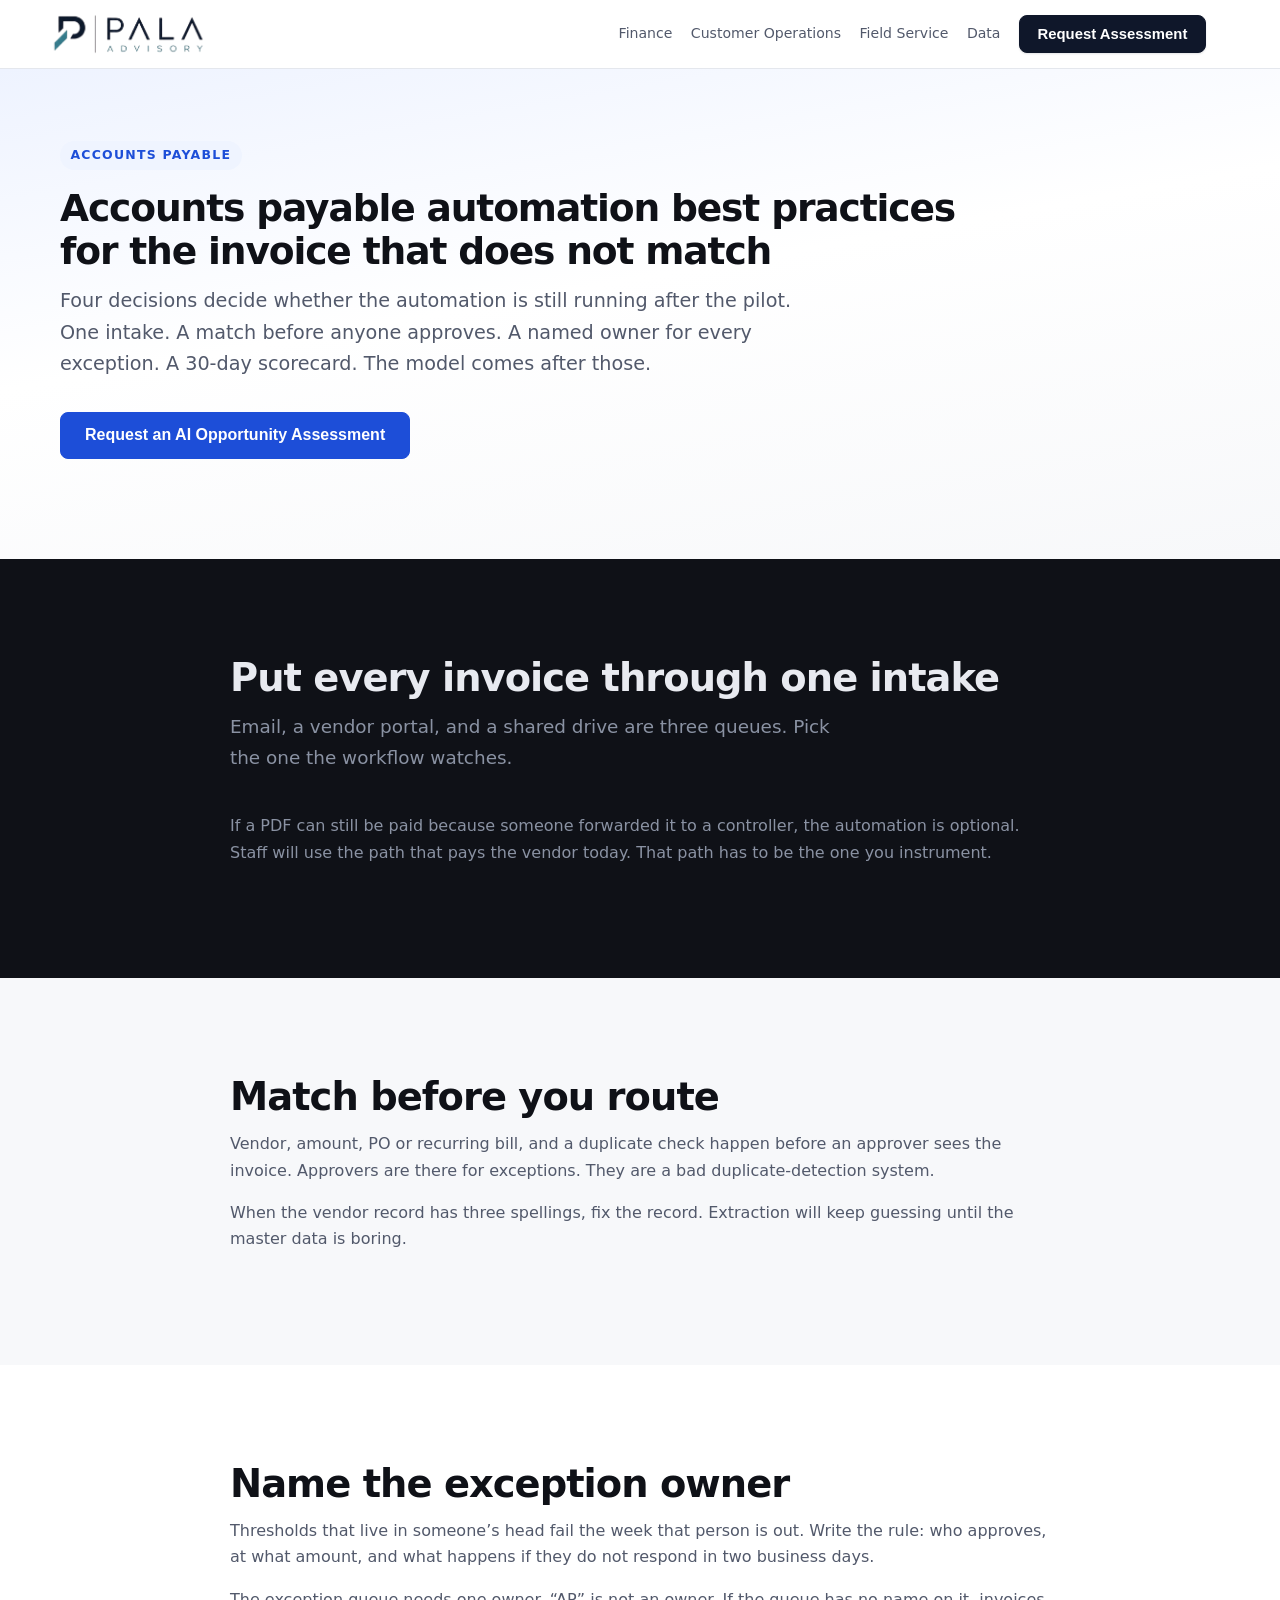
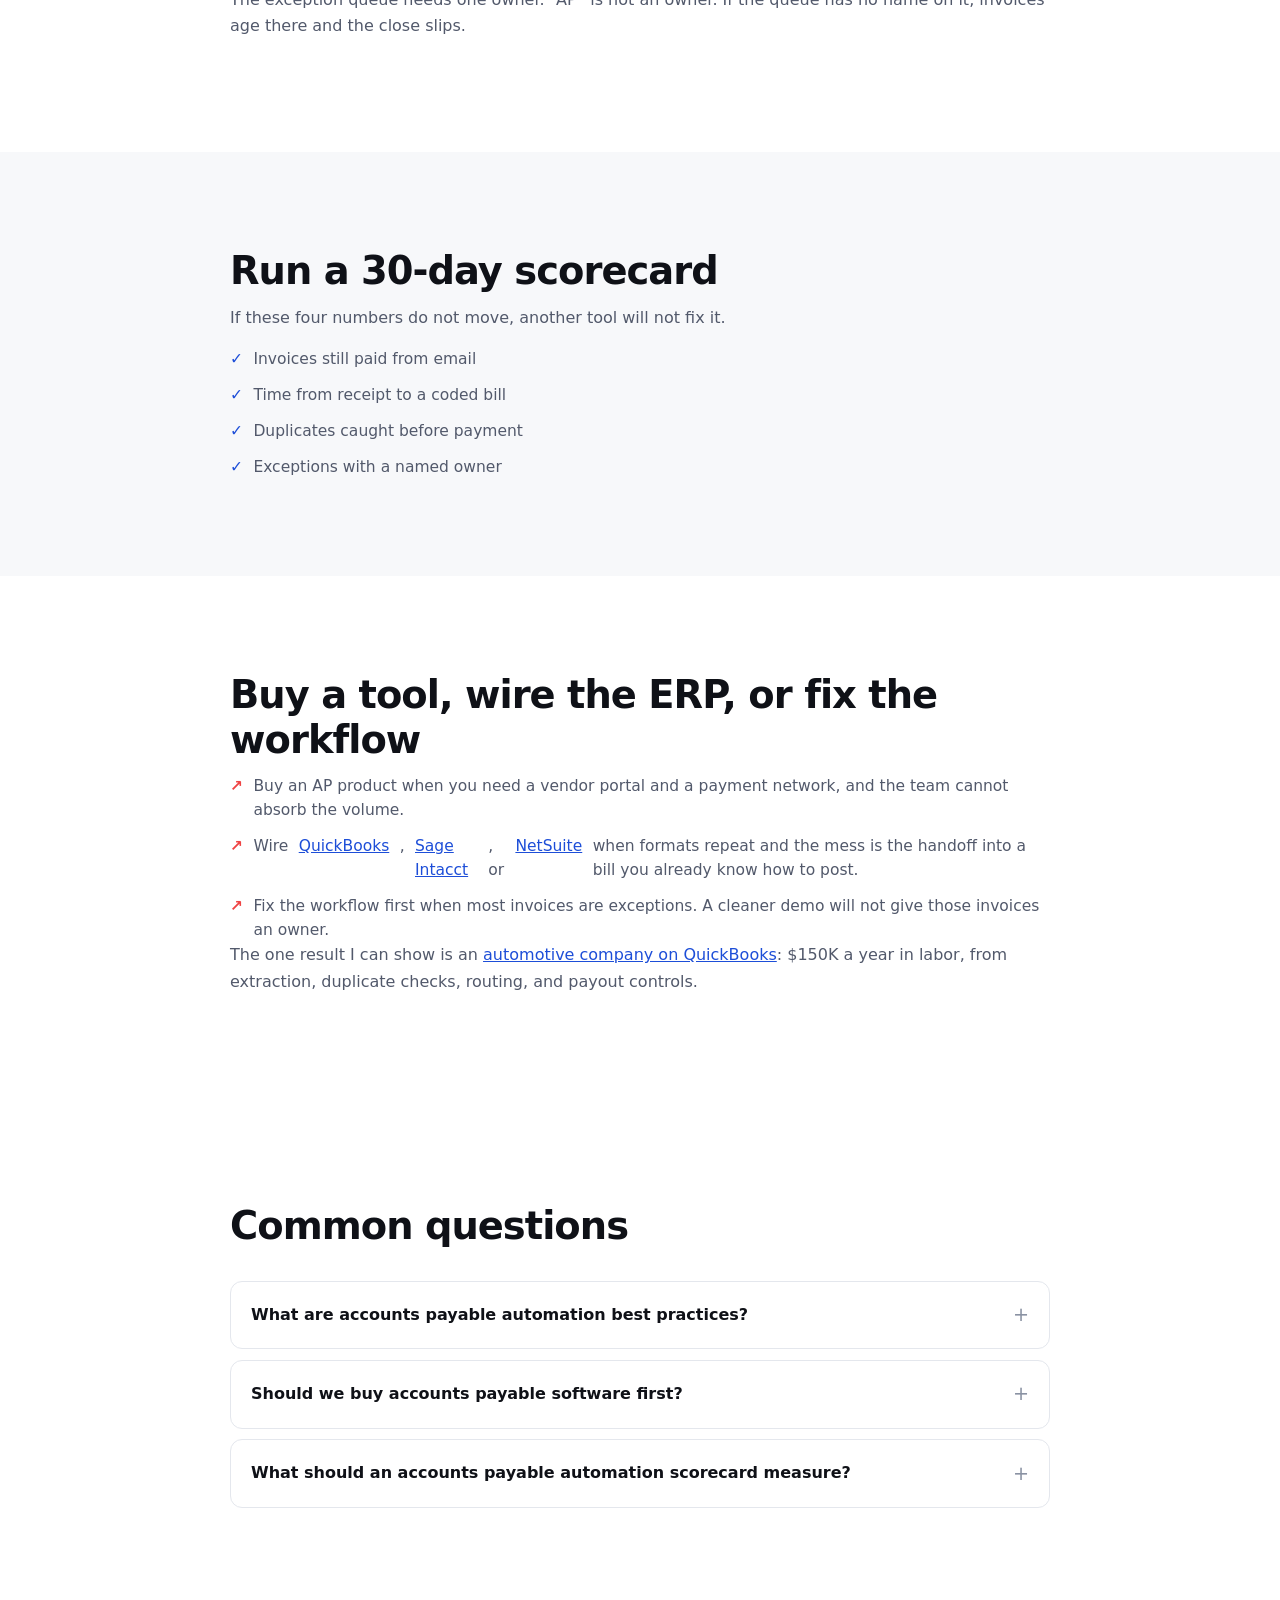
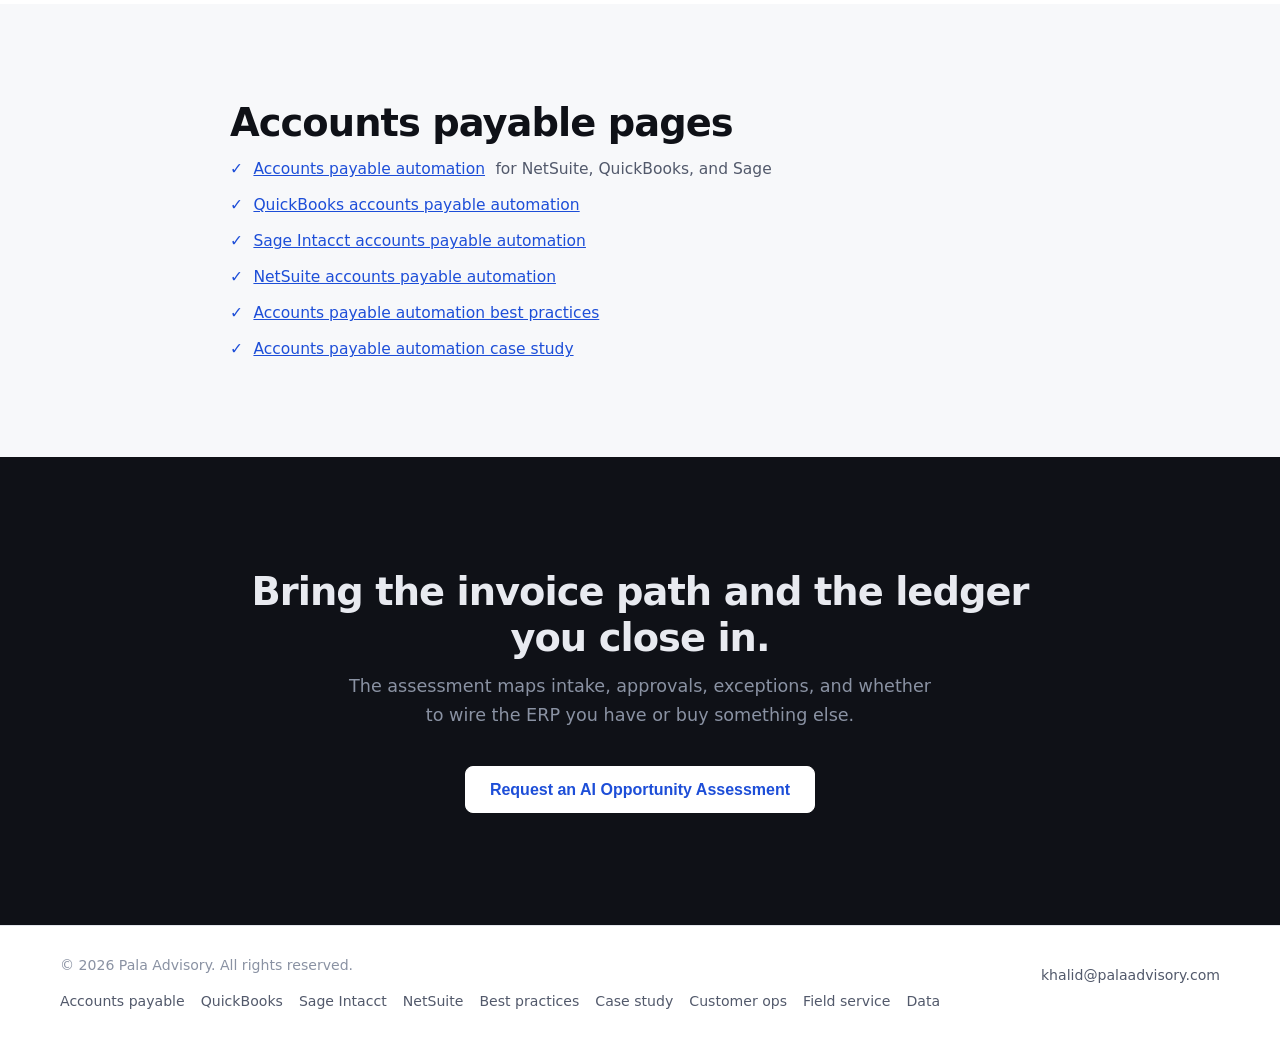
==== accounts-payable-automation-best-practices/index.html @ 2a8b1783 "Retarget the site around accounts payable automation. The homepage was titled for an offer nobody se" ====
<!doctype html>
<html lang="en">
  <head>
    <!-- Google tag (gtag.js) -->
    <script async src="https://www.googletagmanager.com/gtag/js?id=G-KMNH2DF8C8"></script>
    <script>
      window.dataLayer = window.dataLayer || [];
      function gtag(){dataLayer.push(arguments);}
      gtag('js', new Date());

      gtag('config', 'G-KMNH2DF8C8');
    </script>
    <meta charset="UTF-8" />
    <meta name="viewport" content="width=device-width, initial-scale=1.0" />
    <title>Accounts Payable Automation Best Practices | Pala Advisory</title>
    <meta name="description" content="Accounts payable automation best practices: one intake, a match before approval, a named exception owner, and a 30-day scorecard." />
    <meta name="robots" content="index, follow" />
    <link rel="canonical" href="https://palaadvisory.com/accounts-payable-automation-best-practices/" />
    <meta property="og:type" content="article" />
    <meta property="og:title" content="Accounts Payable Automation Best Practices | Pala Advisory" />
    <meta property="og:description" content="Accounts payable automation best practices: one intake, a match before approval, a named exception owner, and a 30-day scorecard." />
    <meta property="og:url" content="https://palaadvisory.com/accounts-payable-automation-best-practices/" />
    <meta property="og:image" content="https://palaadvisory.com/images/logo.png" />
    <link rel="icon" href="../favicon.jpg" type="image/jpeg" />
    <link rel="stylesheet" href="../styles.css" />
    <script type="application/ld+json">
{
  "@context": "https://schema.org",
  "@graph": [
    {
      "@type": "Article",
      "headline": "Accounts payable automation best practices for the invoice that does not match",
      "description": "Accounts payable automation best practices: one intake, a match before approval, a named exception owner, and a 30-day scorecard.",
      "author": {
        "@type": "Person",
        "name": "Khalid Alali",
        "url": "https://palaadvisory.com/"
      },
      "publisher": {
        "@type": "Organization",
        "name": "Pala Advisory",
        "url": "https://palaadvisory.com/",
        "logo": {
          "@type": "ImageObject",
          "url": "https://palaadvisory.com/images/logo.png"
        }
      },
      "mainEntityOfPage": "https://palaadvisory.com/accounts-payable-automation-best-practices/"
    },
    {
      "@type": "FAQPage",
      "mainEntity": [
        {
          "@type": "Question",
          "name": "What are accounts payable automation best practices?",
          "acceptedAnswer": {
            "@type": "Answer",
            "text": "One intake, a match before approval, a named owner for every exception, and a 30-day scorecard. Track invoices still paid from email, time from receipt to a coded bill, duplicates caught before payment, and exceptions with no owner."
          }
        },
        {
          "@type": "Question",
          "name": "Should we buy accounts payable software first?",
          "acceptedAnswer": {
            "@type": "Answer",
            "text": "Buy it when you need a vendor portal and a payment network at a volume the team cannot absorb. If bills already live in QuickBooks, Sage Intacct, or NetSuite and the delay is intake and approval, wire that system before you add another product."
          }
        },
        {
          "@type": "Question",
          "name": "What should an accounts payable automation scorecard measure?",
          "acceptedAnswer": {
            "@type": "Answer",
            "text": "For the first 30 days, measure invoices still paid from email, time from receipt to a coded bill, duplicates caught before payment, and exceptions that have a named owner."
          }
        }
      ]
    }
  ]
}
    </script>
  </head>
  <body>
    <header class="site-header landing-nav">
      <div class="container nav">
        <a class="brand" href="../">
          <img src="../images/logo.png" alt="Pala Advisory" class="brand-logo" width="683" height="233" />
        </a>
        <nav class="nav-links">
          <a href="../finance-ai/">Finance</a>
          <a href="../customer-operations-ai/">Customer Operations</a>
          <a href="../field-service-ai/">Field Service</a>
          <a href="../operations-data/">Data</a>
          <button type="button" class="btn btn-primary" data-intake-open>Request Assessment</button>
        </nav>
      </div>
    </header>

    <main>
      <section class="section page-hero">
        <div class="container">
          <div class="page-hero-inner">
            <p class="eyebrow">Accounts payable</p>
            <h1>Accounts payable automation best practices for the invoice that does not match</h1>
            <p class="lead">Four decisions decide whether the automation is still running after the pilot. One intake. A match before anyone approves. A named owner for every exception. A 30-day scorecard. The model comes after those.</p>
            <div class="cta-group">
              <button type="button" class="btn btn-primary btn-lg" data-intake-open>Request an AI Opportunity Assessment</button>
            </div>
          </div>
        </div>
      </section>

      <section class="section section-dark">
        <div class="container narrow">
          <h2>Put every invoice through one intake</h2>
          <p class="section-lead">Email, a vendor portal, and a shared drive are three queues. Pick the one the workflow watches.</p>
          <p>If a PDF can still be paid because someone forwarded it to a controller, the automation is optional. Staff will use the path that pays the vendor today. That path has to be the one you instrument.</p>
        </div>
      </section>
      <section class="section section-alt">
        <div class="container narrow">
          <h2>Match before you route</h2>
          <p>Vendor, amount, PO or recurring bill, and a duplicate check happen before an approver sees the invoice. Approvers are there for exceptions. They are a bad duplicate-detection system.</p>
          <p>When the vendor record has three spellings, fix the record. Extraction will keep guessing until the master data is boring.</p>
        </div>
      </section>
      <section class="section">
        <div class="container narrow">
          <h2>Name the exception owner</h2>
          <p>Thresholds that live in someone’s head fail the week that person is out. Write the rule: who approves, at what amount, and what happens if they do not respond in two business days.</p>
          <p>The exception queue needs one owner. “AP” is not an owner. If the queue has no name on it, invoices age there and the close slips.</p>
        </div>
      </section>
      <section class="section section-alt">
        <div class="container narrow">
          <h2>Run a 30-day scorecard</h2>
          <p>If these four numbers do not move, another tool will not fix it.</p>
          <ul class="use-case-list">
            <li>Invoices still paid from email</li>
            <li>Time from receipt to a coded bill</li>
            <li>Duplicates caught before payment</li>
            <li>Exceptions with a named owner</li>
          </ul>
        </div>
      </section>
      <section class="section">
        <div class="container narrow">
          <h2>Buy a tool, wire the ERP, or fix the workflow</h2>
          <ul class="problem-list">
            <li>Buy an AP product when you need a vendor portal and a payment network, and the team cannot absorb the volume.</li>
            <li>Wire <a href="../quickbooks-accounts-payable-automation/">QuickBooks</a>, <a href="../sage-intacct-accounts-payable-automation/">Sage Intacct</a>, or <a href="../netsuite-accounts-payable-automation/">NetSuite</a> when formats repeat and the mess is the handoff into a bill you already know how to post.</li>
            <li>Fix the workflow first when most invoices are exceptions. A cleaner demo will not give those invoices an owner.</li>
          </ul>
          <p>The one result I can show is an <a href="../accounts-payable-automation-case-study/">automotive company on QuickBooks</a>: $150K a year in labor, from extraction, duplicate checks, routing, and payout controls.</p>
        </div>
      </section>

      <section class="section">
        <div class="container narrow">
          <h2>Common questions</h2>
          <div class="faq-list">
            <details>
              <summary>What are accounts payable automation best practices?</summary>
              <p>One intake, a match before approval, a named owner for every exception, and a 30-day scorecard. Track invoices still paid from email, time from receipt to a coded bill, duplicates caught before payment, and exceptions with no owner.</p>
            </details>
            <details>
              <summary>Should we buy accounts payable software first?</summary>
              <p>Buy it when you need a vendor portal and a payment network at a volume the team cannot absorb. If bills already live in QuickBooks, Sage Intacct, or NetSuite and the delay is intake and approval, wire that system before you add another product.</p>
            </details>
            <details>
              <summary>What should an accounts payable automation scorecard measure?</summary>
              <p>For the first 30 days, measure invoices still paid from email, time from receipt to a coded bill, duplicates caught before payment, and exceptions that have a named owner.</p>
            </details>
          </div>
        </div>
      </section>
      <section class="section section-alt">
        <div class="container narrow">
          <h2>Accounts payable pages</h2>
          <ul class="use-case-list">
            <li><a href="../finance-ai/">Accounts payable automation</a> for NetSuite, QuickBooks, and Sage</li>
            <li><a href="../quickbooks-accounts-payable-automation/">QuickBooks accounts payable automation</a></li>
            <li><a href="../sage-intacct-accounts-payable-automation/">Sage Intacct accounts payable automation</a></li>
            <li><a href="../netsuite-accounts-payable-automation/">NetSuite accounts payable automation</a></li>
            <li><a href="../accounts-payable-automation-best-practices/">Accounts payable automation best practices</a></li>
            <li><a href="../accounts-payable-automation-case-study/">Accounts payable automation case study</a></li>
          </ul>
        </div>
      </section>
      <section class="section final-cta">
        <div class="container narrow center">
          <h2>Bring the invoice path and the ledger you close in.</h2>
          <p>The assessment maps intake, approvals, exceptions, and whether to wire the ERP you have or buy something else.</p>
          <button type="button" class="btn btn-primary btn-lg" data-intake-open>Request an AI Opportunity Assessment</button>
        </div>
      </section>
    </main>

    <div class="intake-modal" data-intake-modal hidden aria-hidden="true">
      <div class="intake-modal__backdrop" data-intake-close></div>
      <div class="intake-modal__dialog" data-intake-dialog role="dialog" aria-modal="true" aria-labelledby="intake-modal-title">
        <button type="button" class="intake-modal__close" data-intake-close aria-label="Close modal">×</button>
        <div class="intake-modal__content">
          <p class="eyebrow intake-modal__eyebrow">Request an AI Opportunity Assessment</p>
          <h2 id="intake-modal-title">Tell me about your workflow.</h2>
          <p class="intake-modal__lead">Short intake. I’ll review the workflow, the bottlenecks, and whether it is a fit.</p>
          <div data-intake-success hidden class="intake-success">
            <h2>Thanks. I got it.</h2>
            <p>I’ll review the submission and follow up soon.</p>
          </div>
          <form name="intake" method="POST" data-netlify="true" netlify-honeypot="bot-field" class="intake-form">
            <input type="hidden" name="form-name" value="intake" />
            <input type="hidden" name="redirect" value="/thank-you/" />
            <p hidden>
              <label>Don’t fill this out: <input name="bot-field" /></label>
            </p>

            <div class="intake-form__grid">
              <div class="intake-field">
                <label for="intake-name">Name</label>
                <input id="intake-name" type="text" name="name" required />
              </div>

              <div class="intake-field">
                <label for="intake-company">Company</label>
                <input id="intake-company" type="text" name="company" required />
              </div>

              <div class="intake-field">
                <label for="intake-email">Email</label>
                <input id="intake-email" type="email" name="email" required />
              </div>

              <div class="intake-field">
                <label for="intake-phone">Phone</label>
                <input id="intake-phone" type="tel" name="phone" />
              </div>

              <div class="intake-field">
                <label for="intake-role">Role</label>
                <input id="intake-role" type="text" name="role" required />
              </div>

              <div class="intake-field">
                <label for="intake-company-size">Company size</label>
                <select id="intake-company-size" name="company_size" required>
                  <option value="">Select one</option>
                  <option>1–10</option>
                  <option>11–50</option>
                  <option>51–200</option>
                  <option>201–500</option>
                  <option>500+</option>
                </select>
              </div>
            </div>

            <div class="intake-field">
              <label for="intake-challenge">Biggest operational challenge</label>
              <textarea id="intake-challenge" name="challenge" rows="5" required></textarea>
            </div>

            <button type="submit" class="btn btn-primary btn-lg intake-form__submit">Submit</button>
            <p class="intake-form__note">I’ll review the workflow and follow up directly.</p>
          </form>
        </div>
      </div>
    </div>


    <footer class="site-footer">
      <div class="container footer-inner">
        <div class="footer-brand">
          <p>&copy; <span id="year">2026</span> Pala Advisory. All rights reserved.</p>
          <nav class="footer-links" aria-label="Pages">
            <a href="../finance-ai/">Accounts payable</a>
            <a href="../quickbooks-accounts-payable-automation/">QuickBooks</a>
            <a href="../sage-intacct-accounts-payable-automation/">Sage Intacct</a>
            <a href="../netsuite-accounts-payable-automation/">NetSuite</a>
            <a href="../accounts-payable-automation-best-practices/">Best practices</a>
            <a href="../accounts-payable-automation-case-study/">Case study</a>
            <a href="../customer-operations-ai/">Customer ops</a>
            <a href="../field-service-ai/">Field service</a>
            <a href="../operations-data/">Data</a>
          </nav>
        </div>
        <p class="footer-email"><a href="mailto:khalid@palaadvisory.com">khalid@palaadvisory.com</a></p>
      </div>
    </footer>

    <script src="../posthog.js"></script>
    <script src="../intake-modal.js" defer></script>
    <script>
      document.getElementById("year").textContent = new Date().getFullYear();
    </script>
  </body>
</html>
---- styles.css ----
:root {
  --bg: #ffffff;
  --bg-subtle: #f7f8fa;
  --bg-dark: #0f1117;
  --bg-dark-card: #181c26;
  --text: #0f1117;
  --text-soft: #52596b;
  --text-muted: #8a92a3;
  --text-on-dark: #e8eaf0;
  --text-soft-on-dark: #8a92a3;
  --border: #e4e7ed;
  --border-dark: #252a38;
  --primary: #1d4ed8;
  --primary-strong: #1741c4;
  --primary-soft: #eff4ff;
  --accent: #3b82f6;
  --radius-sm: 8px;
  --radius: 12px;
  --radius-lg: 16px;
  --shadow-sm: 0 1px 3px rgba(15, 23, 42, 0.07), 0 1px 2px rgba(15, 23, 42, 0.05);
  --shadow: 0 4px 16px rgba(15, 23, 42, 0.08), 0 2px 6px rgba(15, 23, 42, 0.05);
  --shadow-lg: 0 12px 40px rgba(15, 23, 42, 0.12), 0 4px 12px rgba(15, 23, 42, 0.07);
}

*, *::before, *::after {
  box-sizing: border-box;
}

html {
  scroll-behavior: smooth;
  overflow-x: clip;
}

body {
  margin: 0;
  font-family: "Inter", system-ui, -apple-system, "Segoe UI", Roboto, sans-serif;
  color: var(--text);
  background: var(--bg);
  line-height: 1.65;
  -webkit-font-smoothing: antialiased;
}

h1, h2, h3, h4 {
  margin: 0 0 0.75rem;
  line-height: 1.18;
  letter-spacing: -0.025em;
  color: var(--text);
}

h1 { font-size: clamp(2.2rem, 4.5vw, 3.75rem); font-weight: 780; }
h2 { font-size: clamp(1.65rem, 3vw, 2.5rem); font-weight: 740; }
h3 { font-size: 1.1rem; font-weight: 680; }

p {
  margin: 0 0 1rem;
  color: var(--text-soft);
}

ul, ol {
  margin: 0;
  padding-left: 1.25rem;
}

li { margin-bottom: 0.5rem; }

a { color: var(--primary); }

.container {
  width: min(1160px, 92%);
  margin: 0 auto;
}

.narrow {
  max-width: 820px;
  margin-left: auto;
  margin-right: auto;
}

.section {
  padding: 6rem 0;
}

.section-alt {
  background: var(--bg-subtle);
}

.section-dark {
  background: var(--bg-dark);
}

.section-dark h2,
.section-dark h3 {
  color: var(--text-on-dark);
}

.section-dark p,
.section-dark li {
  color: var(--text-soft-on-dark);
}

.section-header {
  margin-bottom: 3rem;
}

.section-header h2 {
  text-wrap: balance;
}

.section-header p {
  font-size: 1.1rem;
  margin: 0;
  max-width: 42rem;
}

#outcomes .section-header {
  max-width: none;
}

#assessment-process .section-header {
  max-width: none;
}

#outcomes .section-header p {
  max-width: max-content;
}

@media (max-width: 768px) {
  #outcomes .section-header p {
    max-width: none;
  }
}

.section-lead {
  font-size: 1.15rem;
  color: var(--text-soft-on-dark);
  margin-bottom: 2.5rem;
  max-width: 600px;
}

/* ─── NAV ─── */
.site-header {
  position: sticky;
  top: 0;
  z-index: 100;
  background: rgba(255, 255, 255, 0.96);
  border-bottom: 1px solid var(--border);
  backdrop-filter: blur(10px);
}

.site-header .btn-primary {
  background: #0f172a;
  border-color: #0f172a;
  color: #ffffff;
  box-shadow: 0 1px 2px rgba(15, 23, 42, 0.12);
}

.site-header .btn-primary:hover {
  background: #020617;
  border-color: #020617;
  color: #ffffff;
}

.site-header .btn-primary:link,
.site-header .btn-primary:visited {
  color: #ffffff;
}

.site-header .nav {
  width: min(1160px, 92%);
  margin-left: max(calc((100% - min(1160px, 92%)) / 2 - 14px), 2.5%);
  margin-right: auto;
  padding-left: 0;
}

.nav {
  min-height: 68px;
  display: flex;
  align-items: center;
  justify-content: space-between;
  gap: 2.75rem;
}

.brand {
  display: flex;
  align-items: center;
  text-decoration: none;
  flex-shrink: 0;
  margin-right: 1.25rem;
}

.brand-logo {
  display: block;
  height: 56px;
  width: auto;
}

.nav-links {
  display: flex;
  align-items: center;
  justify-content: flex-end;
  gap: 1.15rem;
}

.nav-links a {
  color: var(--text-soft);
  text-decoration: none;
  font-size: 0.92rem;
  font-weight: 520;
  transition: color 0.15s;
}

.nav-links a:hover { color: var(--text); }

/* ─── BUTTONS ─── */
.btn {
  border-radius: var(--radius-sm);
  text-decoration: none;
  font-weight: 620;
  font-size: 0.93rem;
  display: inline-flex;
  align-items: center;
  justify-content: center;
  padding: 0.65rem 1.1rem;
  border: 1.5px solid transparent;
  transition: all 0.18s ease;
  white-space: nowrap;
  cursor: pointer;
}

.btn:hover { transform: translateY(-1px); }

.btn-primary {
  background: var(--primary);
  border-color: var(--primary);
  color: #fff;
}
.btn-primary:hover { background: var(--primary-strong); border-color: var(--primary-strong); }

.btn-ghost {
  background: transparent;
  border-color: transparent;
  color: var(--text-soft);
  padding-left: 0;
}
.btn-ghost:hover { color: var(--text); transform: none; }

.btn-lg {
  padding: 0.85rem 1.5rem;
  font-size: 1rem;
  font-weight: 660;
}

.btn-block {
  width: 100%;
  margin-top: 0.5rem;
}

body.modal-open {
  overflow: hidden;
}

/* ─── INTAKE MODAL ─── */
.intake-modal[hidden] {
  display: none;
}

.intake-modal {
  position: fixed;
  inset: 0;
  z-index: 1000;
  display: grid;
  place-items: center;
  padding: 1.25rem;
}

.intake-modal__backdrop {
  position: absolute;
  inset: 0;
  background: rgba(15, 23, 42, 0.58);
  backdrop-filter: blur(8px);
}

.intake-modal__dialog {
  position: relative;
  width: min(720px, 100%);
  max-height: min(90vh, 860px);
  overflow: auto;
  background: #fff;
  border: 1px solid rgba(228, 231, 237, 0.95);
  border-radius: 24px;
  box-shadow: var(--shadow-lg);
  z-index: 1;
}

.intake-modal__content {
  padding: 2rem;
}

.intake-modal__close {
  position: absolute;
  top: 1rem;
  right: 1rem;
  width: 2.5rem;
  height: 2.5rem;
  border-radius: 999px;
  border: 1px solid var(--border);
  background: #fff;
  color: var(--text-soft);
  cursor: pointer;
  font-size: 1.1rem;
  line-height: 1;
}

.intake-modal__close:hover {
  color: var(--text);
  border-color: var(--text-muted);
}

.intake-modal__eyebrow {
  margin-bottom: 0.8rem;
}

.intake-modal h2 {
  margin-bottom: 0.75rem;
}

.intake-modal__lead {
  max-width: 56ch;
  font-size: 1.05rem;
  margin-bottom: 1.5rem;
}

.intake-form {
  display: grid;
  gap: 1rem;
}

.intake-form__grid {
  display: grid;
  grid-template-columns: repeat(2, minmax(0, 1fr));
  gap: 1rem;
}

.intake-field {
  display: grid;
  gap: 0.45rem;
}

.intake-field label {
  font-size: 0.9rem;
  font-weight: 640;
  color: var(--text);
}

.intake-field input,
.intake-field select,
.intake-field textarea {
  width: 100%;
  border: 1px solid var(--border);
  border-radius: 12px;
  padding: 0.8rem 0.95rem;
  font: inherit;
  color: var(--text);
  background: #fff;
  transition: border-color 0.15s, box-shadow 0.15s;
}

.intake-field textarea {
  resize: vertical;
  min-height: 130px;
}

.intake-field input:focus,
.intake-field select:focus,
.intake-field textarea:focus {
  outline: none;
  border-color: var(--primary);
  box-shadow: 0 0 0 3px rgba(29, 78, 216, 0.12);
}

.intake-form__submit {
  margin-top: 0.25rem;
  width: 100%;
}

.intake-form__note {
  margin: 0.25rem 0 0;
  font-size: 0.88rem;
  color: var(--text-muted);
}

.intake-success {
  display: grid;
  gap: 1rem;
}

.intake-success h2 {
  margin-bottom: 0.25rem;
}

.intake-success p {
  margin: 0;
}

/* ─── HERO ─── */
.hero {
  padding-top: 5rem;
  padding-bottom: 6rem;
  background: linear-gradient(170deg, #eef3ff 0%, #ffffff 45%, #f7f8fa 100%);
}

.hero-logo {
  display: block;
  height: 52px;
  width: auto;
  margin-bottom: 2.5rem;
}

.hero-inner {
  max-width: 52rem;
  margin-bottom: 4rem;
}

.hero h1 {
  font-size: clamp(2rem, 2.4vw + 0.85rem, 3.1rem);
  line-height: 1.14;
  letter-spacing: -0.03em;
  text-wrap: balance;
}

.hero .lead {
  max-width: 42rem;
  font-size: clamp(1.05rem, 1.1vw + 0.85rem, 1.2rem);
  line-height: 1.65;
  text-wrap: pretty;
}

.hero .eyebrow-credential {
  max-width: 100%;
}

.eyebrow {
  display: inline-block;
  color: var(--primary);
  font-weight: 680;
  font-size: 0.78rem;
  letter-spacing: 0.1em;
  text-transform: uppercase;
  margin-bottom: 1.1rem;
  background: var(--primary-soft);
  padding: 0.25rem 0.65rem;
  border-radius: 100px;
}

.eyebrow-credential {
  text-transform: none;
  letter-spacing: 0.01em;
  font-size: 0.85rem;
  line-height: 1.5;
}

.lead {
  font-size: clamp(1.05rem, 1.6vw, 1.22rem);
  line-height: 1.7;
  color: var(--text-soft);
  max-width: 58ch;
  margin-bottom: 0.5rem;
}

.cta-group {
  display: flex;
  flex-wrap: wrap;
  align-items: center;
  gap: 1rem;
  margin: 2rem 0 1.25rem;
}

.trust-line {
  font-size: 0.88rem;
  color: var(--text-muted);
  margin: 0;
}

.logo-row {
  margin-bottom: 3rem;
  padding-bottom: 3rem;
  border-bottom: 1px solid var(--border);
}

.logo-row-label {
  font-size: 0.78rem;
  font-weight: 700;
  text-transform: uppercase;
  letter-spacing: 0.08em;
  color: var(--text-muted);
  margin: 0 0 1rem;
}

.logo-list {
  display: flex;
  flex-wrap: wrap;
  align-items: center;
  gap: 2rem;
}

.logo-item {
  font-size: 1.35rem;
  font-weight: 740;
  letter-spacing: -0.03em;
  color: var(--text);
  opacity: 0.55;
}

.section-lead-light {
  font-size: 1.1rem;
  color: var(--text-soft);
  margin-bottom: 1.5rem;
  line-height: 1.65;
}

/* ─── WHY NOW ─── */
.why-now {
  padding-top: 6rem;
}

.why-now-grid {
  display: grid;
  grid-template-columns: minmax(0, 1.05fr) minmax(0, 0.95fr);
  gap: 2.5rem;
  align-items: start;
}

.why-now-hero h2 {
  font-size: clamp(2.4rem, 4.8vw, 4.15rem);
  line-height: 1.02;
  letter-spacing: -0.05em;
  max-width: 11ch;
  margin-bottom: 1.5rem;
}

.why-now-line {
  display: block;
}

.why-now-line-accent {
  color: var(--primary);
}

.why-now-kicker {
  color: var(--primary);
  font-weight: 720;
  font-size: 0.95rem;
  letter-spacing: 0.12em;
  text-transform: uppercase;
  margin: 0 0 1.25rem;
}

.why-now-copy {
  max-width: 36rem;
  font-size: 1.08rem;
  line-height: 1.75;
  color: var(--text-soft);
  margin-bottom: 1.25rem;
}

.why-now-panel {
  background: linear-gradient(180deg, #fbfcff 0%, #f7f9ff 100%);
  border: 1px solid #dfe5f3;
  border-radius: 24px;
  padding: 2rem 2rem 1.5rem;
  box-shadow: 0 8px 24px rgba(15, 23, 42, 0.04);
}

.why-now-panel h3 {
  font-size: 1.7rem;
  line-height: 1.15;
  margin-bottom: 1.5rem;
  letter-spacing: -0.03em;
}

.why-now-panel-list {
  display: flex;
  flex-direction: column;
}

.why-now-panel-item {
  display: grid;
  grid-template-columns: 4.1rem 1fr;
  gap: 1rem;
  align-items: center;
  padding: 1.15rem 0;
  border-top: 1px solid #dfe5f3;
}

.why-now-panel-item:first-child {
  border-top: none;
  padding-top: 0.25rem;
}

.why-now-icon,
.why-now-outcome-icon,
.why-now-callout-icon {
  width: 4.1rem;
  height: 4.1rem;
  border-radius: 18px;
  display: grid;
  place-items: center;
  background: rgba(29, 78, 216, 0.08);
  color: var(--primary);
  flex-shrink: 0;
}

.why-now-icon svg,
.why-now-outcome-icon svg,
.why-now-callout-icon svg {
  width: 1.75rem;
  height: 1.75rem;
}

.why-now-panel-copy {
  display: flex;
  flex-direction: column;
  gap: 0.2rem;
}

.why-now-panel-copy strong {
  font-size: 1.06rem;
  font-weight: 720;
  color: var(--text);
}

.why-now-panel-copy span {
  font-size: 0.98rem;
  color: var(--text-soft);
  line-height: 1.45;
}

.why-now-divider {
  height: 1px;
  background: var(--border);
  margin: 4.5rem 0 3rem;
}

.why-now-underperform h3 {
  font-size: 1.7rem;
  margin-bottom: 1.5rem;
  letter-spacing: -0.03em;
}

.why-now-outcomes {
  display: grid;
  grid-template-columns: repeat(4, minmax(0, 1fr));
  border-top: 1px solid var(--border);
  border-bottom: 1px solid var(--border);
  background: #fff;
}

.why-now-outcome {
  padding: 2.25rem 1.4rem 2.1rem;
  text-align: center;
  display: flex;
  flex-direction: column;
  align-items: center;
  gap: 1rem;
}

.why-now-outcome + .why-now-outcome {
  border-left: 1px solid var(--border);
}

.why-now-outcome h4 {
  margin: 0;
  font-size: 1.1rem;
  letter-spacing: -0.02em;
}

.why-now-outcome p {
  margin: 0;
  font-size: 0.98rem;
  line-height: 1.6;
  color: var(--text-soft);
  max-width: 16ch;
}

.why-now-callout {
  margin-top: 1.75rem;
  border: 1px solid #dfe5f3;
  background: #f9fbff;
  border-radius: 18px;
  padding: 1rem 1.25rem;
  display: flex;
  align-items: center;
  justify-content: center;
  gap: 1rem;
  text-align: center;
}

.why-now-callout p {
  margin: 0;
  font-size: 1.04rem;
  font-weight: 680;
  color: var(--text);
}

.why-intro {
  font-size: 1rem;
  font-weight: 600;
  color: var(--text);
  margin-bottom: 0.75rem;
}

.why-list {
  list-style: none;
  padding: 0;
  margin: 0;
  display: flex;
  flex-direction: column;
  gap: 0.65rem;
}

.why-list li {
  display: flex;
  align-items: flex-start;
  gap: 0.6rem;
  font-size: 1rem;
  color: var(--text-soft);
  margin: 0;
}

.why-list li::before {
  content: "✓";
  color: var(--primary);
  font-weight: 700;
  flex-shrink: 0;
}

.why-closer {
  margin: 1.5rem 0 0;
  font-size: 1rem;
  color: var(--text-soft);
  line-height: 1.65;
}

.hero-stats {
  display: grid;
  grid-template-columns: repeat(3, minmax(0, 1fr));
  gap: 1.25rem;
}

.stat-card {
  background: #fff;
  border: 1px solid var(--border);
  border-radius: var(--radius);
  padding: 1.4rem 1.5rem;
  box-shadow: var(--shadow-sm);
  display: flex;
  flex-direction: column;
  gap: 0.35rem;
}

.stat-number {
  font-size: clamp(1.6rem, 2.5vw, 2.2rem);
  font-weight: 820;
  letter-spacing: -0.04em;
  color: var(--text);
  line-height: 1;
}

.stat-label {
  font-size: 0.84rem;
  color: var(--text-soft);
  line-height: 1.4;
}

/* ─── PAIN ─── */
.pain-grid {
  display: grid;
  grid-template-columns: repeat(2, minmax(0, 1fr));
  gap: 1.25rem;
  margin-top: 0;
}

.pain-item {
  display: flex;
  gap: 0.85rem;
  align-items: flex-start;
}

.pain-icon {
  flex-shrink: 0;
  font-size: 0.9rem;
  color: #ef4444;
  margin-top: 0.05rem;
  font-weight: 700;
}

.pain-item p {
  margin: 0;
  font-size: 0.97rem;
  color: var(--text-soft-on-dark);
  line-height: 1.55;
}

/* ─── SERVICES ─── */
.service-grid {
  display: grid;
  grid-template-columns: repeat(3, minmax(0, 1fr));
  gap: 1.25rem;
}

.service-grid-4 {
  grid-template-columns: repeat(4, minmax(0, 1fr));
}

.service-card {
  background: #fff;
  border: 1px solid var(--border);
  border-radius: var(--radius-lg);
  padding: 2rem;
  box-shadow: var(--shadow-sm);
  display: flex;
  flex-direction: column;
  gap: 0.85rem;
  transition: box-shadow 0.2s, transform 0.2s;
}

.service-card:hover {
  box-shadow: var(--shadow);
  transform: translateY(-2px);
}

.service-number {
  font-size: 0.78rem;
  font-weight: 740;
  color: var(--primary);
  letter-spacing: 0.08em;
  background: var(--primary-soft);
  display: inline-block;
  padding: 0.2rem 0.55rem;
  border-radius: 6px;
}

.service-card h3 {
  margin: 0;
  font-size: 1.15rem;
}

.service-card > p {
  margin: 0;
  font-size: 0.95rem;
}

.service-fit {
  background: var(--bg-subtle);
  border-radius: var(--radius-sm);
  padding: 0.85rem 1rem;
}

.fit-label {
  display: block;
  font-size: 0.72rem;
  font-weight: 700;
  text-transform: uppercase;
  letter-spacing: 0.08em;
  color: var(--text-muted);
  margin-bottom: 0.35rem;
}

.service-fit p {
  margin: 0;
  font-size: 0.87rem;
  color: var(--text-soft);
  line-height: 1.5;
}

.service-examples-label {
  font-size: 0.72rem;
  font-weight: 700;
  text-transform: uppercase;
  letter-spacing: 0.08em;
  color: var(--text-muted);
  margin: 0.25rem 0 0;
}

.outcome-list {
  margin: 0;
  padding-left: 1.1rem;
}

.outcome-list li {
  font-size: 0.9rem;
  color: var(--text-soft);
  margin-bottom: 0.35rem;
}

/* ─── ROI ─── */
.roi-split {
  display: grid;
  grid-template-columns: 1fr 1fr;
  gap: 4rem;
  align-items: center;
}

.roi-text h2 { margin-bottom: 1.25rem; }
.roi-text p { font-size: 1rem; }
.roi-text .btn { margin-top: 0.5rem; }

.roi-card {
  background: #fff;
  border: 1px solid var(--border);
  border-radius: var(--radius-lg);
  padding: 2rem;
  box-shadow: var(--shadow);
}

.roi-card-label {
  font-size: 0.78rem;
  font-weight: 700;
  text-transform: uppercase;
  letter-spacing: 0.08em;
  color: var(--text-muted);
  margin: 0 0 1.5rem;
}

.roi-row {
  display: flex;
  justify-content: space-between;
  align-items: baseline;
  padding: 0.65rem 0;
  border-bottom: 1px solid var(--border);
  gap: 1rem;
}

.roi-row:last-of-type { border-bottom: none; }

.roi-row span {
  font-size: 0.95rem;
  color: var(--text-soft);
}

.roi-row strong {
  font-size: 1.05rem;
  font-weight: 700;
  color: var(--text);
}

.roi-divider {
  height: 2px;
  background: var(--border);
  margin: 0.5rem 0;
}

.roi-total {
  padding-top: 1rem;
  border-bottom: none !important;
}

.roi-total span { font-weight: 600; color: var(--text); }

.roi-highlight {
  font-size: 1.8rem !important;
  font-weight: 820 !important;
  color: var(--primary) !important;
  letter-spacing: -0.03em;
}

.roi-note {
  margin: 1.25rem 0 0;
  font-size: 0.83rem;
  color: var(--text-muted);
  line-height: 1.5;
}

/* ─── WORK ─── */
.work-grid {
  display: grid;
  grid-template-columns: repeat(3, minmax(0, 1fr));
  gap: 1.25rem;
}

.work-card {
  border: 1px solid var(--border);
  border-radius: var(--radius-lg);
  padding: 2rem;
  background: #fff;
  box-shadow: var(--shadow-sm);
  display: flex;
  flex-direction: column;
  gap: 0.75rem;
}

.work-card-featured {
  background: var(--bg-dark);
  border-color: var(--border-dark);
}

.work-card-featured h3,
.work-card-featured p {
  color: var(--text-on-dark);
}

.work-card-featured .work-result {
  color: var(--accent);
}

.work-result {
  font-size: 1.5rem;
  font-weight: 820;
  letter-spacing: -0.04em;
  color: var(--primary);
  line-height: 1;
}

.work-card h3 { margin: 0; }
.work-card p { margin: 0; font-size: 0.95rem; }

.case-study-block {
  display: flex;
  flex-direction: column;
  gap: 0.25rem;
}

.case-label {
  font-size: 0.72rem;
  font-weight: 700;
  text-transform: uppercase;
  letter-spacing: 0.08em;
  color: var(--text-muted);
  margin: 0;
}

.work-card-featured .case-label {
  color: var(--text-soft-on-dark);
}

.case-impact {
  font-weight: 680;
  color: var(--text) !important;
}

.work-card-featured .case-impact {
  color: var(--accent) !important;
  font-weight: 740;
}

.case-impact-list {
  margin: 0;
  padding-left: 1.1rem;
}

.case-impact-list li {
  font-size: 0.95rem;
  font-weight: 680;
  color: var(--text);
  margin-bottom: 0.35rem;
}

.work-card-featured .case-impact-list li {
  color: var(--accent);
  font-weight: 740;
}

.work-grid-featured {
  grid-template-columns: repeat(3, minmax(0, 1fr));
}

.work-card-featured-span {
  grid-column: 1 / -1;
}

/* ─── PROCESS ─── */
.process-steps {
  display: grid;
  grid-template-columns: 1fr auto 1fr auto 1fr auto 1fr;
  gap: 0;
  align-items: start;
  margin-top: 0.5rem;
}

.process-step {
  display: flex;
  flex-direction: column;
  gap: 1rem;
}

.process-connector {
  width: 3rem;
  height: 1px;
  background: var(--border);
  margin-top: 1.4rem;
  align-self: flex-start;
}

.step-num {
  width: 2.4rem;
  height: 2.4rem;
  border-radius: 50%;
  background: var(--primary-soft);
  color: var(--primary);
  font-weight: 780;
  font-size: 0.95rem;
  display: flex;
  align-items: center;
  justify-content: center;
  flex-shrink: 0;
}

.step-content h3 { margin-bottom: 0.4rem; }
.step-content p { font-size: 0.93rem; margin: 0; }

/* ─── ASSESSMENT ─── */
.assessment-split {
  display: grid;
  grid-template-columns: 1.2fr 1fr;
  gap: 4rem;
  align-items: start;
}

.assessment-text h2 { margin-bottom: 1rem; }
.assessment-text p { font-size: 1rem; margin-bottom: 1rem; }

.checklist {
  list-style: none;
  padding: 0;
  margin: 1.25rem 0 0;
  display: flex;
  flex-direction: column;
  gap: 0.5rem;
}

.checklist li {
  display: flex;
  align-items: flex-start;
  gap: 0.6rem;
  font-size: 0.97rem;
  color: var(--text-soft);
  margin: 0;
}

.checklist li::before {
  content: "✓";
  color: var(--primary);
  font-weight: 700;
  flex-shrink: 0;
  margin-top: 0.05rem;
}

.assessment-card {
  background: #fff;
  border: 1px solid var(--border);
  border-radius: var(--radius-lg);
  padding: 2rem;
  box-shadow: var(--shadow);
  position: sticky;
  top: 88px;
}

.assess-price-label {
  font-size: 0.78rem;
  font-weight: 700;
  text-transform: uppercase;
  letter-spacing: 0.08em;
  color: var(--text-muted);
  margin: 0 0 0.35rem;
}

.assess-price {
  font-size: 2rem;
  font-weight: 820;
  color: var(--text);
  margin: 0 0 0.4rem;
  letter-spacing: -0.04em;
}

.assess-includes-label {
  font-size: 0.88rem;
  font-weight: 600;
  color: var(--text);
  margin: 0.75rem 0 0.5rem;
}

.assess-includes {
  list-style: none;
  padding: 0;
  margin: 0 0 1rem;
  display: flex;
  flex-direction: column;
  gap: 0.35rem;
}

.assess-includes li {
  font-size: 0.93rem;
  color: var(--text-soft);
  margin: 0;
  padding-left: 1.1rem;
  position: relative;
}

.assess-includes li::before {
  content: "✓";
  position: absolute;
  left: 0;
  color: var(--primary);
  font-weight: 700;
}

.assess-contact {
  font-size: 1.05rem;
  font-weight: 640;
  color: var(--text);
  margin: 0 0 0.75rem;
}

.assess-credit {
  font-size: 0.88rem;
  color: var(--text-muted);
  margin-bottom: 1.25rem;
}

.assess-note {
  font-size: 0.82rem;
  color: var(--text-muted);
  margin: 0.75rem 0 0;
  text-align: center;
}

/* ─── OUTCOMES ─── */
.outcome-grid {
  display: grid;
  grid-template-columns: repeat(3, minmax(0, 1fr));
  gap: 1.25rem;
}

.outcome-card {
  background: #fff;
  border: 1px solid var(--border);
  border-radius: var(--radius-lg);
  padding: 1.5rem;
  box-shadow: var(--shadow-sm);
}

.outcome-icon {
  display: inline-flex;
  align-items: center;
  justify-content: center;
  width: 2.5rem;
  height: 2.5rem;
  margin-bottom: 1rem;
  border-radius: 10px;
  background: var(--primary-soft);
  color: var(--primary);
}

.outcome-icon svg {
  width: 1.2rem;
  height: 1.2rem;
}

.outcome-card h3 {
  margin: 0 0 0.35rem;
  font-size: 1.05rem;
}

.outcome-card p {
  margin: 0;
  font-size: 0.92rem;
  line-height: 1.45;
  color: var(--text-muted);
}

/* ─── WHAT I BUILD ─── */
.build-grid {
  display: grid;
  grid-template-columns: repeat(4, minmax(0, 1fr));
  gap: 1.25rem;
}

.build-card {
  background: #fff;
  border: 1px solid var(--border);
  border-radius: var(--radius-lg);
  padding: 1.5rem;
  box-shadow: var(--shadow-sm);
}

.build-card h3 {
  margin: 0 0 0.5rem;
  font-size: 0.98rem;
}

.build-card p {
  margin: 0;
  font-size: 0.9rem;
  line-height: 1.5;
  color: var(--text-soft);
}

/* ─── ADDITIONAL PROJECTS ─── */
.project-list {
  list-style: none;
  padding: 0;
  margin: 1.5rem 0 0;
  display: flex;
  flex-direction: column;
  gap: 0.85rem;
}

.project-list li {
  position: relative;
  padding-left: 1.25rem;
  font-size: 1rem;
  color: var(--text-soft);
  margin: 0;
  line-height: 1.55;
}

.project-list li::before {
  content: "•";
  position: absolute;
  left: 0;
  color: var(--primary);
  font-weight: 700;
}

/* ─── ASSESSMENT PROCESS ─── */
.assessment-process-grid {
  display: grid;
  grid-template-columns: repeat(3, minmax(0, 1fr));
  gap: 1.25rem;
}

.assessment-week-card {
  background: #fff;
  border: 1px solid var(--border);
  border-radius: var(--radius-lg);
  padding: 2rem;
  box-shadow: var(--shadow-sm);
}

.week-label {
  font-size: 0.72rem;
  font-weight: 700;
  text-transform: uppercase;
  letter-spacing: 0.1em;
  color: var(--primary);
  margin: 0 0 0.5rem;
}

.assessment-week-card h3 {
  margin: 0 0 1rem;
  font-size: 1.15rem;
}

.assessment-week-card ul {
  margin: 0;
  padding-left: 1.1rem;
}

.assessment-week-card li {
  font-size: 0.93rem;
  color: var(--text-soft);
  margin-bottom: 0.4rem;
}

.assessment-deliverables {
  background: var(--bg-dark);
  border-color: var(--border-dark);
}

.assessment-deliverables .week-label {
  color: var(--accent);
}

.assessment-deliverables h3 {
  color: var(--text-on-dark);
}

.assessment-deliverables li {
  color: var(--text-soft-on-dark);
}

/* ─── ABOUT ─── */
.about-inner {
  max-width: 620px;
}

.about-split {
  display: grid;
  grid-template-columns: 280px 1fr;
  gap: 3.5rem;
  align-items: start;
  max-width: 900px;
}

.about-photo-wrap {
  border-radius: var(--radius-lg);
  overflow: hidden;
  border: 1px solid var(--border);
  box-shadow: var(--shadow);
  background: var(--bg-subtle);
}

.about-photo {
  display: block;
  width: 100%;
  height: auto;
  aspect-ratio: 1;
  object-fit: cover;
}

.about-text .eyebrow { margin-bottom: 1rem; }
.about-text h2 { margin-bottom: 1.25rem; }
.about-text p { font-size: 1rem; }

.about-credentials {
  display: flex;
  flex-wrap: wrap;
  gap: 0.6rem;
  margin-top: 1.75rem;
}

.about-credentials span {
  font-size: 0.83rem;
  font-weight: 580;
  color: var(--text-soft);
  background: var(--bg-subtle);
  border: 1px solid var(--border);
  padding: 0.3rem 0.8rem;
  border-radius: 100px;
}

.about-highlights-heading {
  font-size: 0.78rem;
  font-weight: 700;
  text-transform: uppercase;
  letter-spacing: 0.1em;
  color: var(--text-muted);
  margin: 2rem 0 0;
}

/* ─── FAQ ─── */
.faq-list {
  margin-top: 2rem;
  display: flex;
  flex-direction: column;
  gap: 0.65rem;
}

details {
  background: #fff;
  border: 1px solid var(--border);
  border-radius: var(--radius);
  padding: 1.1rem 1.25rem;
  transition: box-shadow 0.15s;
}

details[open] { box-shadow: var(--shadow-sm); }

summary {
  font-weight: 640;
  color: var(--text);
  cursor: pointer;
  font-size: 1rem;
  list-style: none;
  display: flex;
  justify-content: space-between;
  align-items: center;
  gap: 1rem;
}

summary::-webkit-details-marker { display: none; }

summary::after {
  content: "+";
  font-size: 1.2rem;
  font-weight: 400;
  color: var(--text-muted);
  flex-shrink: 0;
  transition: transform 0.2s;
}

details[open] summary::after {
  content: "−";
}

details p {
  margin: 0.85rem 0 0;
  font-size: 0.97rem;
  line-height: 1.65;
}

/* ─── FINAL CTA ─── */
.final-cta {
  background: var(--bg-dark);
  padding: 7rem 0;
}

.final-cta h2 { color: var(--text-on-dark); }
.final-cta p { color: var(--text-soft-on-dark); font-size: 1.1rem; max-width: 52ch; margin: 0 auto 2.25rem; }
.final-cta .btn-primary { background: #fff; color: var(--primary); border-color: #fff; }
.final-cta .btn-primary:hover { background: #f0f5ff; }

.center { text-align: center; }

/* ─── LANDING / EDUCATION PAGES ─── */
.page-hero {
  padding-top: 4.5rem;
  padding-bottom: 5rem;
  background: linear-gradient(170deg, #eef3ff 0%, #ffffff 45%, #f7f8fa 100%);
}

.page-hero-inner {
  max-width: 52rem;
}

.page-hero h1 {
  font-size: clamp(2rem, 2.4vw + 0.85rem, 3.1rem);
  line-height: 1.14;
  letter-spacing: -0.03em;
  text-wrap: balance;
}

.page-hero .lead {
  max-width: 42rem;
  font-size: clamp(1.05rem, 1.1vw + 0.85rem, 1.2rem);
  line-height: 1.65;
  text-wrap: pretty;
}

.problem-list,
.use-case-list {
  list-style: none;
  padding: 0;
  margin: 0;
  display: flex;
  flex-direction: column;
  gap: 0.75rem;
}

.problem-list li,
.use-case-list li {
  display: flex;
  align-items: flex-start;
  gap: 0.65rem;
  font-size: 0.97rem;
  color: var(--text-soft);
  margin: 0;
  line-height: 1.55;
}

.problem-list li::before {
  content: "↗";
  color: #ef4444;
  font-weight: 700;
  flex-shrink: 0;
}

.use-case-list li::before {
  content: "✓";
  color: var(--primary);
  font-weight: 700;
  flex-shrink: 0;
}

.use-case-grid {
  display: grid;
  grid-template-columns: repeat(2, minmax(0, 1fr));
  gap: 1.25rem;
}

.use-case-card {
  background: #fff;
  border: 1px solid var(--border);
  border-radius: var(--radius-lg);
  padding: 1.75rem;
  box-shadow: var(--shadow-sm);
}

.use-case-card h3 {
  margin: 0 0 1rem;
  font-size: 1.1rem;
}

.use-case-card .use-case-list li {
  font-size: 0.93rem;
}

.experience-card {
  background: #fff;
  border: 1px solid var(--border);
  border-radius: var(--radius-lg);
  padding: 2rem;
  box-shadow: var(--shadow-sm);
}

.experience-card h3 {
  margin: 0 0 0.75rem;
}

.experience-card p {
  margin: 0 0 0.75rem;
  font-size: 0.95rem;
}

.experience-metrics {
  list-style: none;
  padding: 0;
  margin: 0;
  display: flex;
  flex-wrap: wrap;
  gap: 0.5rem;
}

.experience-metrics li {
  font-size: 0.82rem;
  font-weight: 640;
  color: var(--primary);
  background: var(--primary-soft);
  padding: 0.25rem 0.65rem;
  border-radius: 100px;
  margin: 0;
}

.experience-card-featured {
  grid-column: 1 / -1;
  background: var(--bg-dark);
  border-color: var(--border-dark);
}

.experience-card-featured h3,
.experience-card-featured p {
  color: var(--text-on-dark);
}

.experience-card-featured .experience-metrics li {
  color: var(--accent);
  background: rgba(59, 130, 246, 0.15);
}

.landing-nav .nav-links a:not(.btn) {
  font-size: 0.88rem;
}

@media (max-width: 768px) {
  .use-case-grid {
    grid-template-columns: 1fr;
  }
}

/* ─── FOOTER ─── */
.site-footer {
  border-top: 1px solid var(--border);
  background: #fff;
}

.footer-inner {
  min-height: 64px;
  display: flex;
  align-items: center;
  justify-content: space-between;
  gap: 1.5rem;
  padding: 1.75rem 0;
}

.footer-brand {
  display: flex;
  flex-direction: column;
  gap: 0.75rem;
}

.footer-logo {
  display: block;
  height: 40px;
  width: auto;
}

.footer-brand p {
  margin: 0;
  font-size: 0.88rem;
  color: var(--text-muted);
}

.footer-email a {
  color: var(--text-soft);
  text-decoration: none;
  font-size: 0.88rem;
}
.footer-email a:hover { color: var(--primary); }

.footer-links {
  display: flex;
  flex-wrap: wrap;
  gap: 0.35rem 1rem;
}

.footer-links a {
  color: var(--text-soft);
  text-decoration: none;
  font-size: 0.88rem;
}

.footer-links a:hover { color: var(--primary); }

.service-more {
  margin-top: 0.85rem;
  margin-bottom: 0;
  font-weight: 600;
}

/* ─── RESPONSIVE ─── */
@media (min-width: 1024px) {
  .hero-inner,
  .page-hero-inner {
    max-width: none;
  }

  .hero h1,
  .page-hero h1 {
    max-width: none;
    font-size: clamp(2.35rem, 2.8vw, 3.15rem);
  }

  .hero .lead,
  .page-hero .lead {
    max-width: 48rem;
  }

  .hero .eyebrow-credential {
    width: max-content;
    white-space: nowrap;
  }
}

@media (max-width: 1024px) {
  .why-now-grid,
  .service-grid,
  .service-grid-4,
  .work-grid,
  .outcome-grid,
  .build-grid,
  .assessment-process-grid {
    grid-template-columns: repeat(2, minmax(0, 1fr));
  }

  .why-now-outcomes {
    grid-template-columns: repeat(2, minmax(0, 1fr));
  }

  .process-steps {
    grid-template-columns: 1fr;
    gap: 1.5rem;
  }

  .process-connector {
    display: none;
  }

  .process-step {
    flex-direction: row;
    gap: 1.25rem;
    align-items: flex-start;
  }

  .step-num {
    flex-shrink: 0;
  }
}

@media (max-width: 1100px) {
  .brand-logo { height: 44px; }
  .nav { gap: 1rem; }
  .nav-links { gap: 0.7rem; }
  .nav-links a { font-size: 0.8rem; }
}

@media (max-width: 860px) {
  .section { padding: 4.5rem 0; }
  .hero { padding-top: 4.5rem; padding-bottom: 4.5rem; }
  .page-hero { padding-top: 3.5rem; padding-bottom: 4rem; }
  .why-now { padding-top: 4.5rem; }
  .final-cta { padding: 5rem 0; }

  .hero h1,
  .page-hero h1 {
    font-size: clamp(2rem, 5vw, 2.75rem);
  }

  .hero-stats {
    grid-template-columns: repeat(3, minmax(0, 1fr));
  }

  .roi-split,
  .assessment-split,
  .about-split {
    grid-template-columns: 1fr;
    gap: 2.5rem;
  }

  .about-photo-wrap {
    max-width: 280px;
  }

  .assessment-card {
    position: static;
  }

  .outcome-grid,
  .build-grid,
  .assessment-process-grid {
    grid-template-columns: 1fr;
  }
}

@media (max-width: 640px) {
  .section { padding: 3.75rem 0; }

  .site-header .nav {
    margin-left: auto;
    margin-right: auto;
    width: min(1160px, 92%);
  }

  .brand-logo {
    height: 40px;
  }

  .nav {
    gap: 0.75rem;
    min-width: 0;
  }

  .nav-links {
    gap: 0;
    flex-shrink: 0;
  }

  .nav-links .btn {
    font-size: 0.8rem;
    padding: 0.5rem 0.75rem;
  }

  .hero h1,
  .page-hero h1 {
    font-size: clamp(1.85rem, 7vw, 2.35rem);
    line-height: 1.18;
    max-width: none;
    text-wrap: pretty;
    overflow-wrap: break-word;
  }

  .hero .lead,
  .page-hero .lead {
    font-size: 1.05rem;
    line-height: 1.6;
    max-width: none;
  }

  .hero .eyebrow-credential {
    font-size: 0.78rem;
    display: block;
    width: auto;
    max-width: 100%;
  }

  .hero .cta-group,
  .page-hero .cta-group {
    flex-direction: column;
    align-items: stretch;
    gap: 0.75rem;
  }

  .hero .cta-group .btn,
  .page-hero .cta-group .btn {
    width: 100%;
    justify-content: center;
  }

  .hero .cta-group .btn-ghost,
  .page-hero .cta-group .btn-ghost {
    padding-left: 0;
    text-align: center;
  }

  .nav-links a:not(.btn) { display: none; }

  .btn-lg {
    white-space: normal;
    text-align: center;
  }

  .btn-block {
    white-space: normal;
    text-align: center;
  }

  .logo-list {
    gap: 1.25rem;
  }

  .logo-item {
    font-size: 1.1rem;
  }

  .hero-stats {
    grid-template-columns: 1fr;
  }

  .intake-modal {
    padding: 0.75rem;
  }

  .intake-modal__content {
    padding: 1.35rem;
  }

  .intake-modal__dialog {
    border-radius: 18px;
  }

  .intake-form__grid {
    grid-template-columns: 1fr;
  }

  .why-now-grid,
  .service-grid,
  .service-grid-4,
  .work-grid,
  .outcome-grid,
  .build-grid,
  .assessment-process-grid {
    grid-template-columns: 1fr;
  }

  .why-now-hero h2 {
    font-size: clamp(2.1rem, 9vw, 2.8rem);
    max-width: none;
  }

  .why-now-panel {
    padding: 1.5rem;
  }

  .why-now-panel h3 {
    font-size: 1.35rem;
  }

  .why-now-panel-item {
    grid-template-columns: 3.3rem 1fr;
    gap: 0.85rem;
  }

  .why-now-icon,
  .why-now-outcome-icon,
  .why-now-callout-icon {
    width: 3.3rem;
    height: 3.3rem;
    border-radius: 14px;
  }

  .why-now-outcomes {
    grid-template-columns: 1fr;
  }

  .why-now-outcome + .why-now-outcome {
    border-left: none;
    border-top: 1px solid var(--border);
  }

  .why-now-callout {
    flex-direction: column;
    align-items: center;
  }

  .pain-grid {
    grid-template-columns: 1fr;
  }

  .footer-inner {
    flex-direction: column;
    align-items: flex-start;
    padding: 1.5rem 0;
    gap: 0.35rem;
  }
}
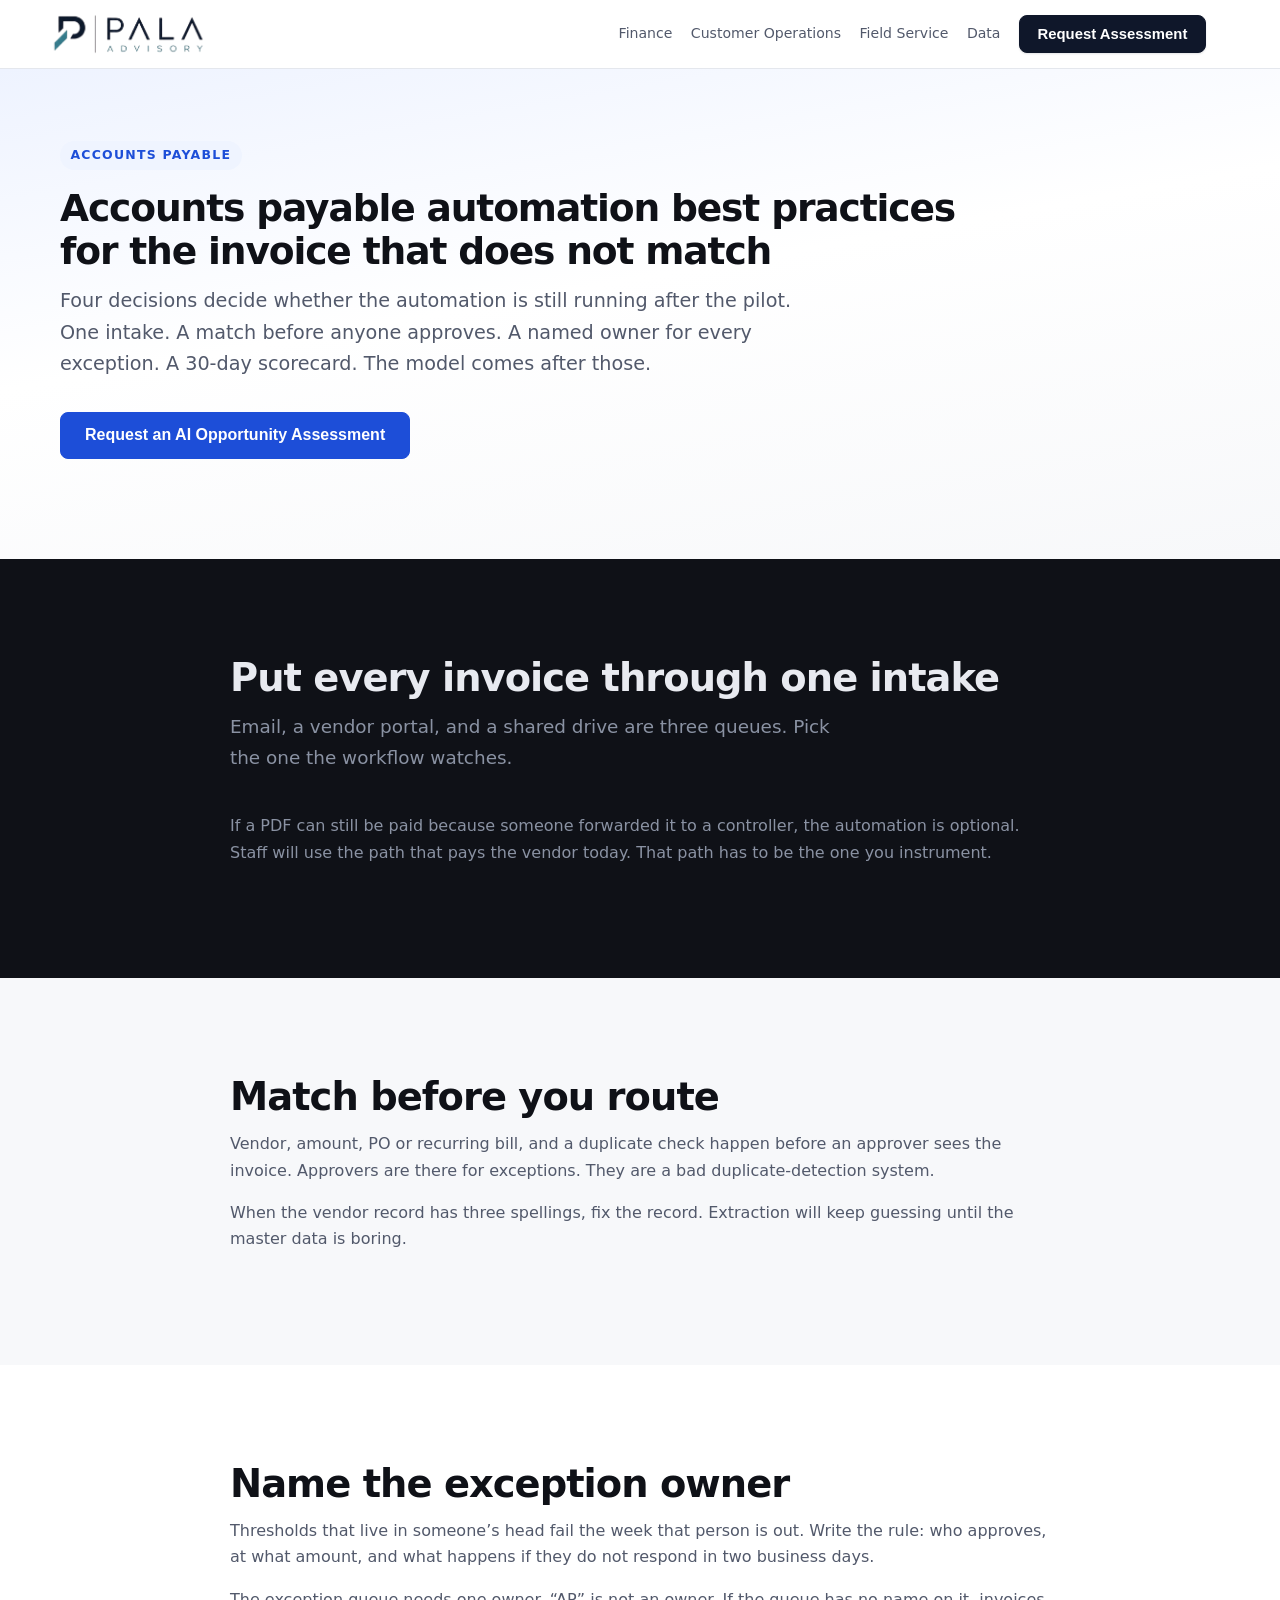
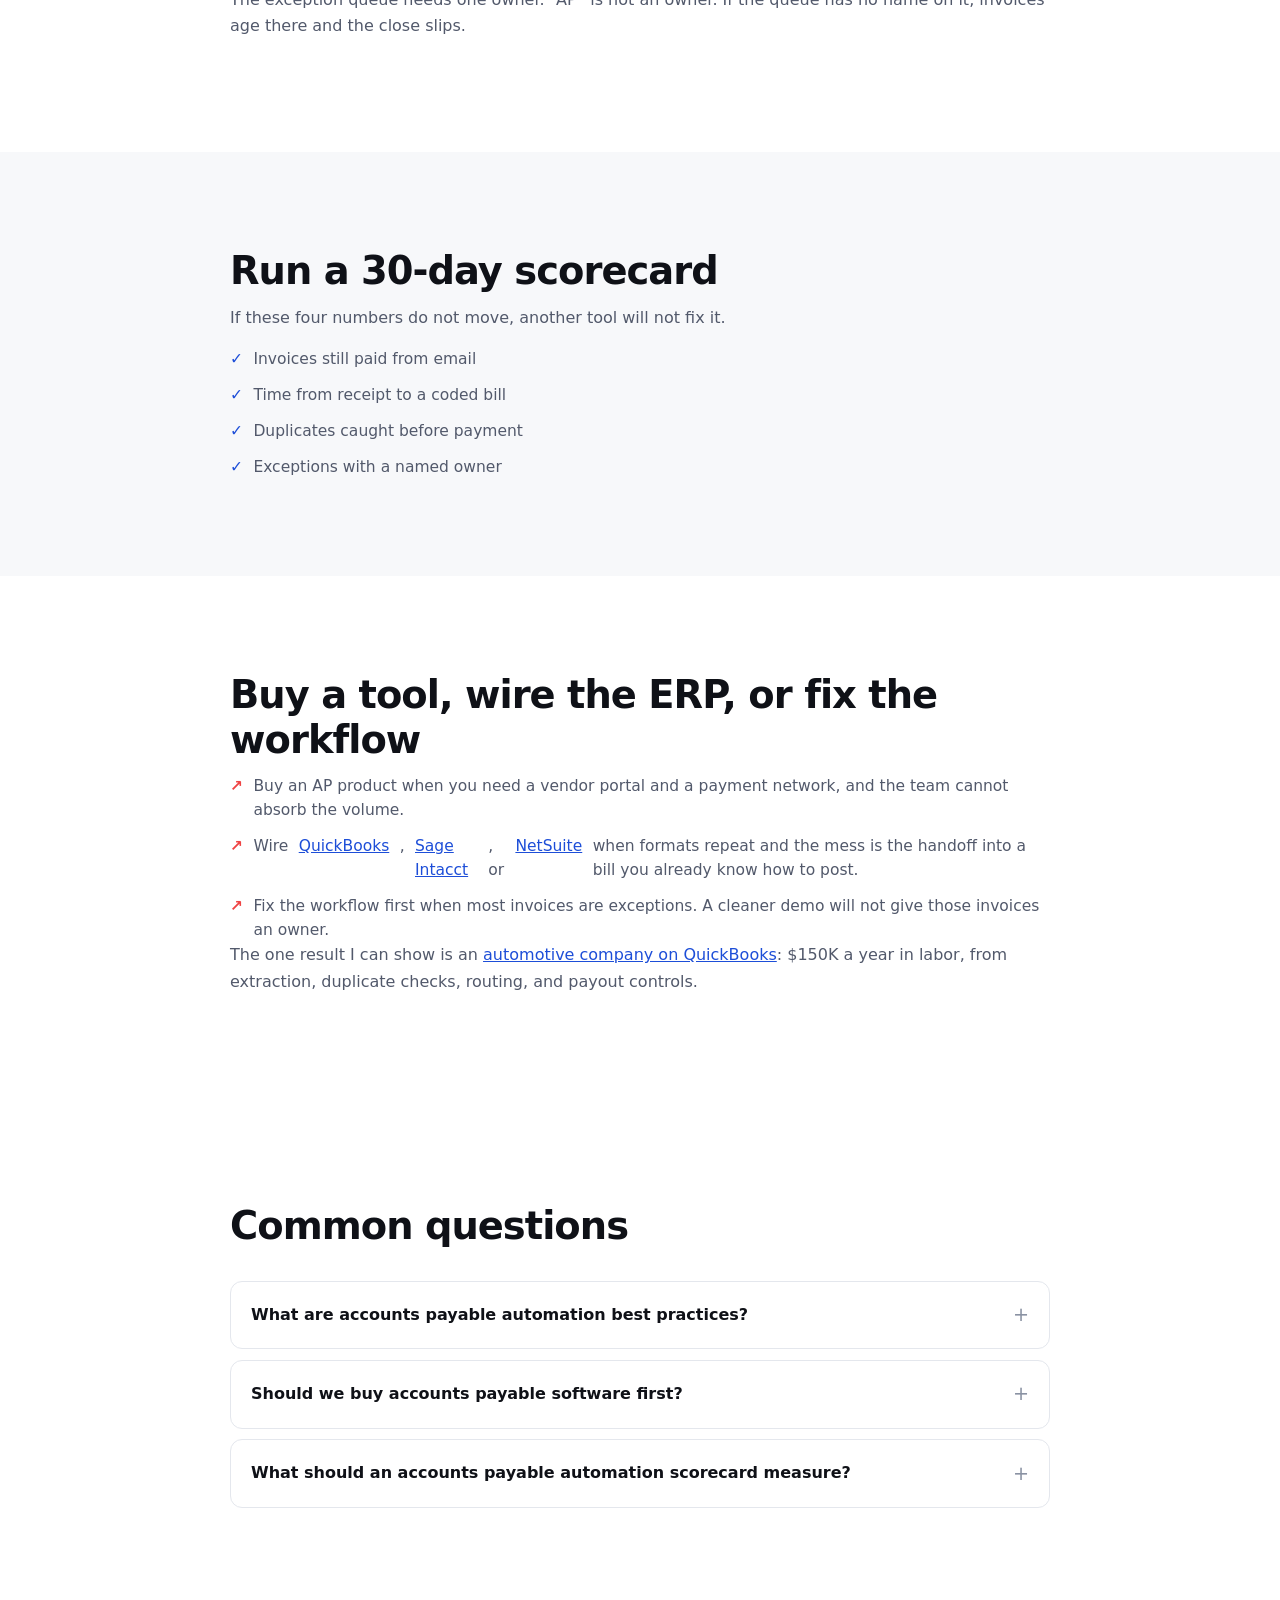
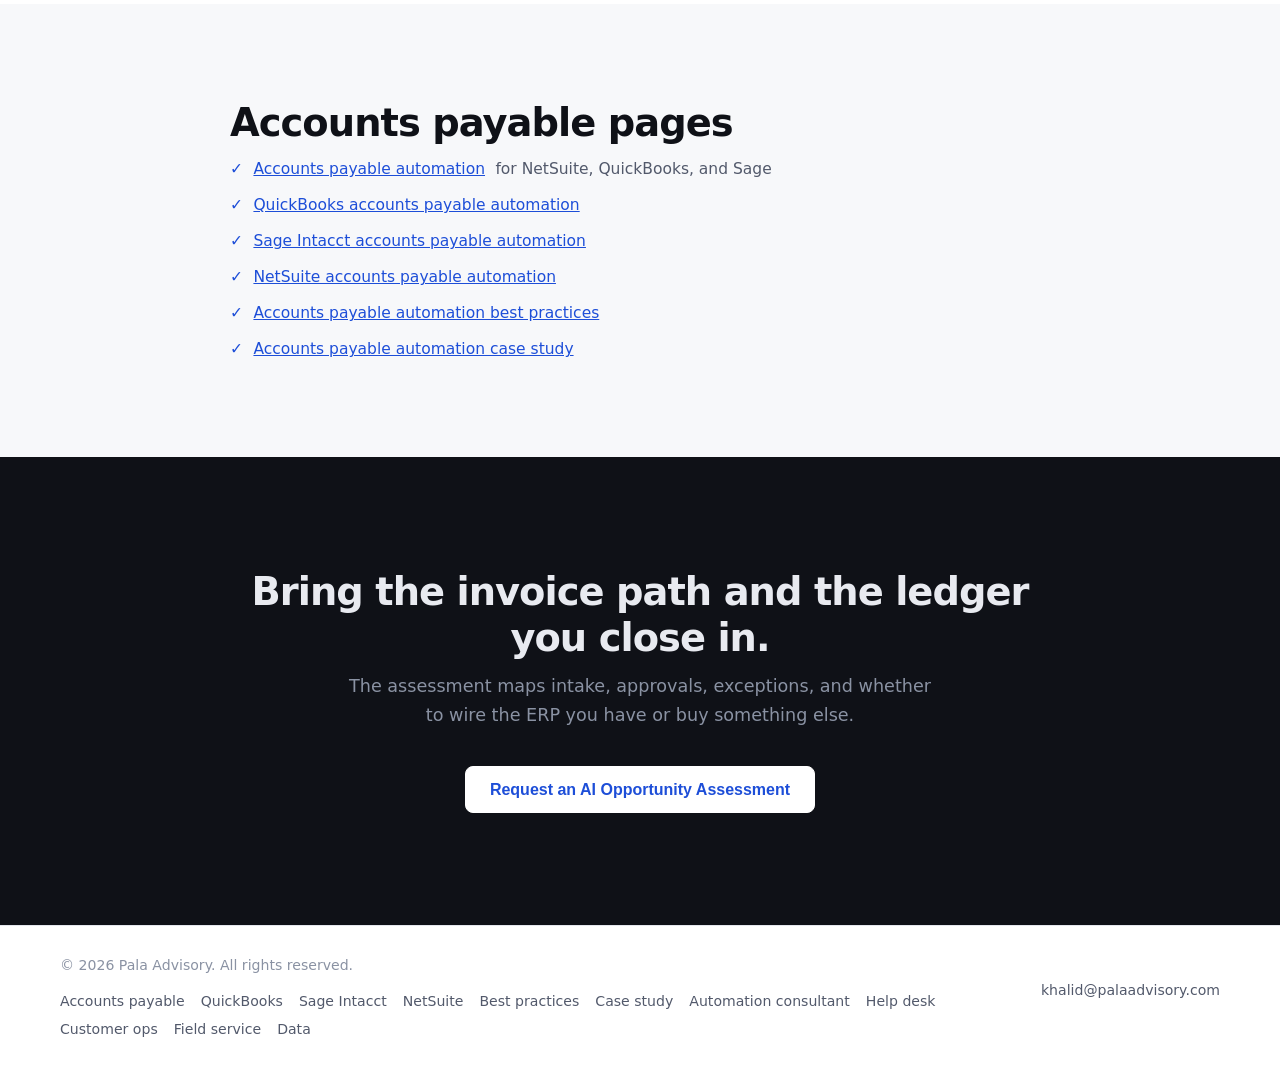
==== commit 91cc015e: "Add pages for automation consultant and help desk automation. These are the two queries with real vo" ====
--- a/accounts-payable-automation-best-practices/index.html
+++ b/accounts-payable-automation-best-practices/index.html
@@ -278,6 +278,8 @@
             <a href="../netsuite-accounts-payable-automation/">NetSuite</a>
             <a href="../accounts-payable-automation-best-practices/">Best practices</a>
             <a href="../accounts-payable-automation-case-study/">Case study</a>
+            <a href="../automation-consultant/">Automation consultant</a>
+            <a href="../help-desk-automation/">Help desk</a>
             <a href="../customer-operations-ai/">Customer ops</a>
             <a href="../field-service-ai/">Field service</a>
             <a href="../operations-data/">Data</a>
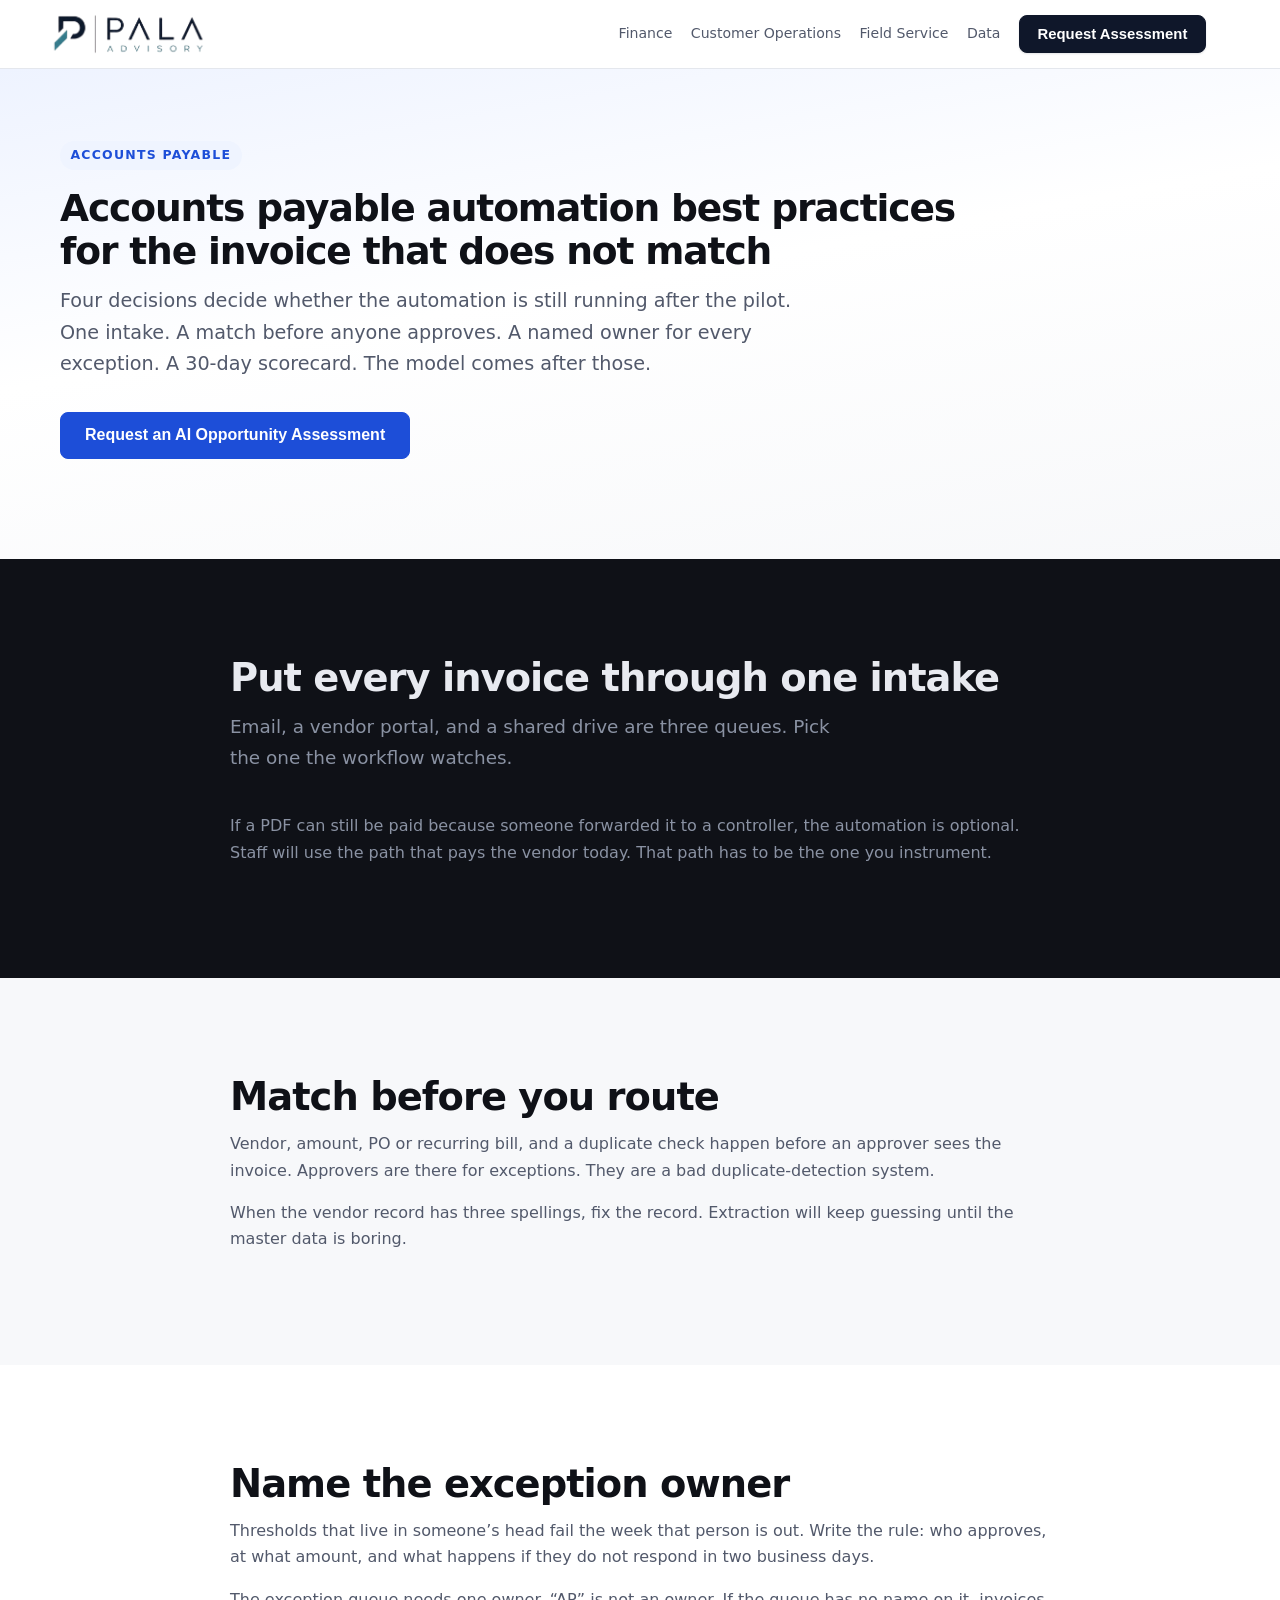
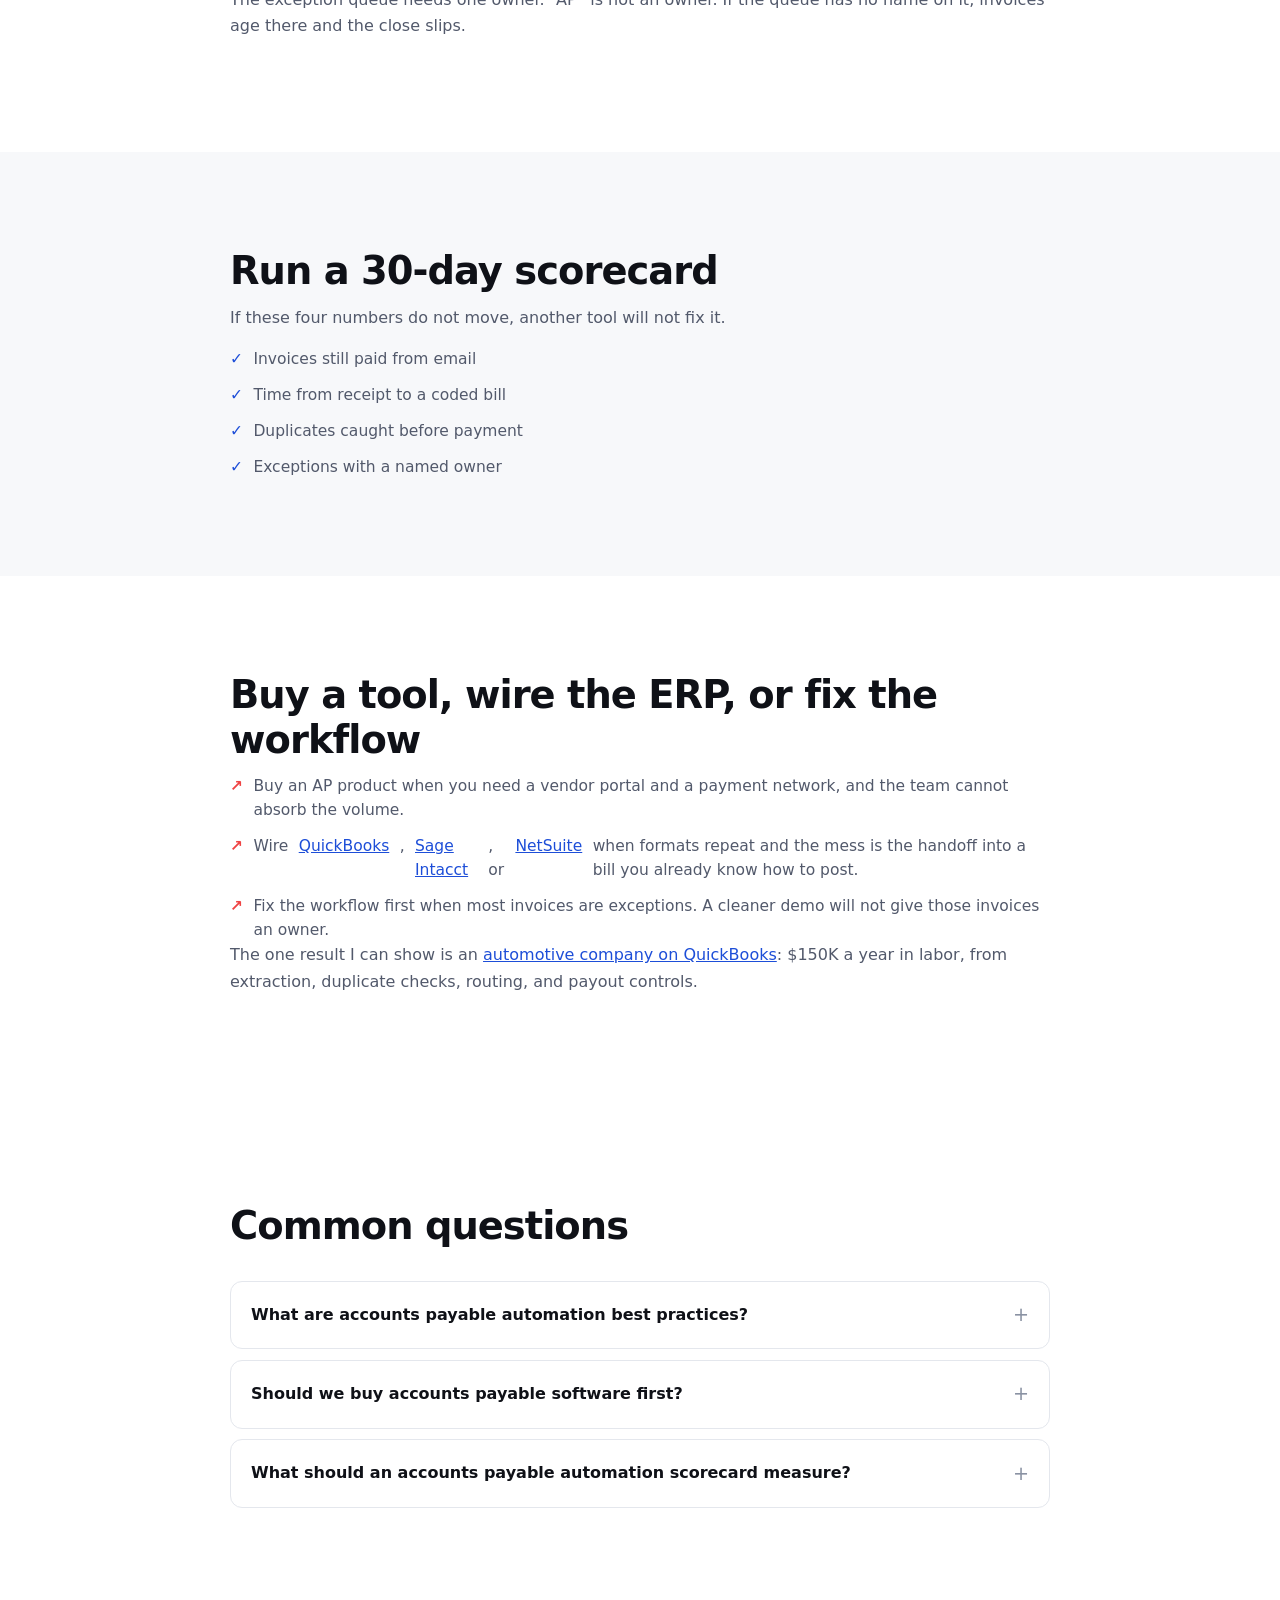
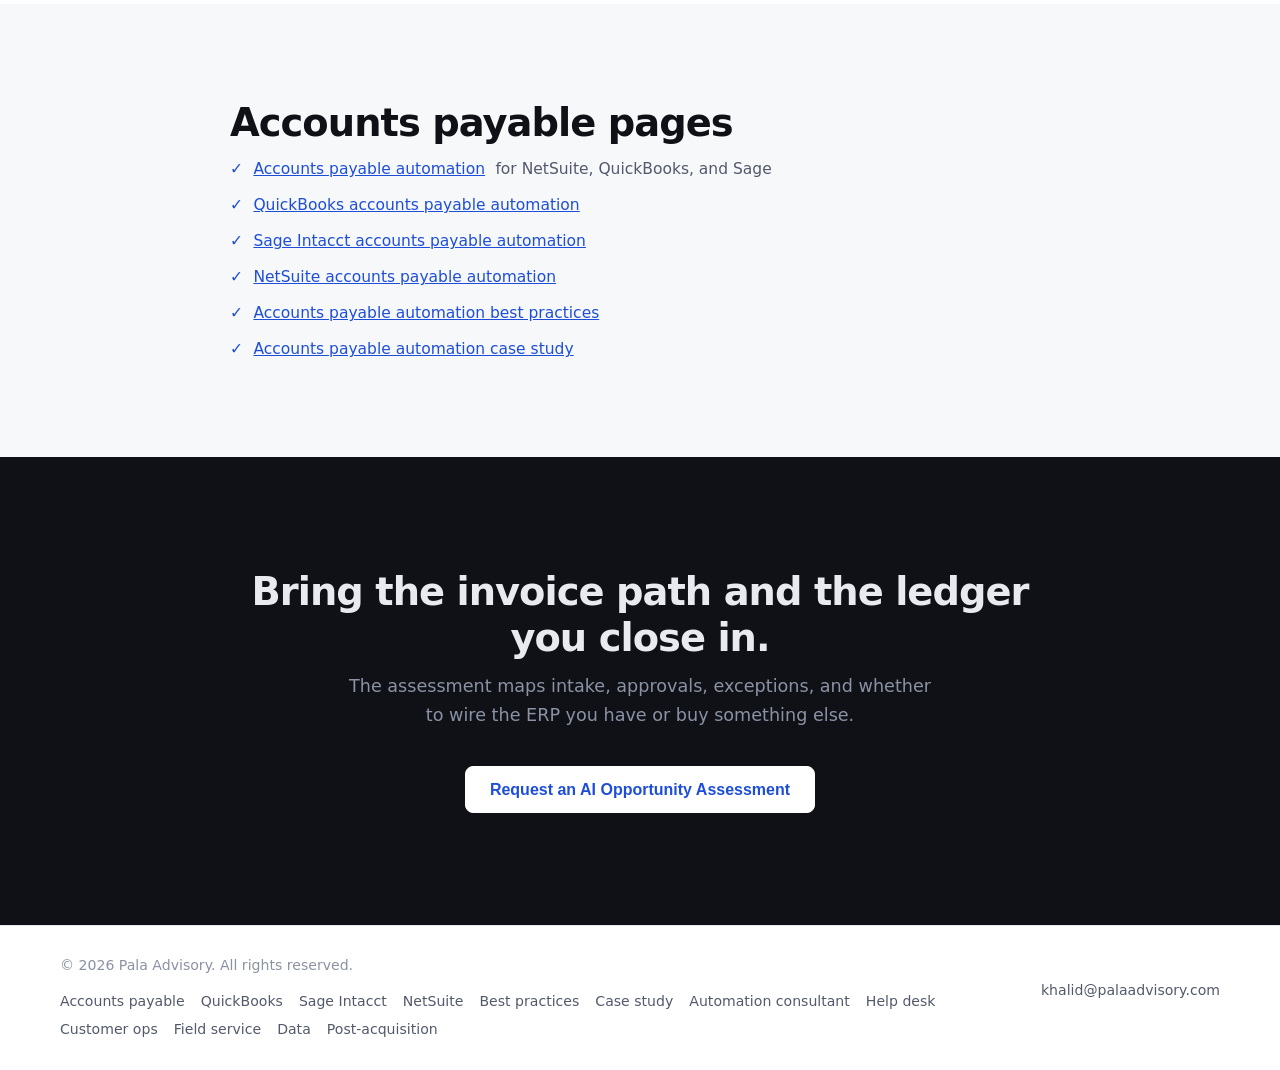
==== commit 73e64774: "Add a post-acquisition operations landing page for searchers. Ship /post-acquisition-operations as a" ====
--- a/accounts-payable-automation-best-practices/index.html
+++ b/accounts-payable-automation-best-practices/index.html
@@ -283,6 +283,7 @@
             <a href="../customer-operations-ai/">Customer ops</a>
             <a href="../field-service-ai/">Field service</a>
             <a href="../operations-data/">Data</a>
+            <a href="../post-acquisition-operations/">Post-acquisition</a>
           </nav>
         </div>
         <p class="footer-email"><a href="mailto:khalid@palaadvisory.com">khalid@palaadvisory.com</a></p>
--- a/styles.css
+++ b/styles.css
@@ -1982,3 +1982,308 @@
     gap: 0.35rem;
   }
 }
+
+/* ─── POST-ACQUISITION LANDING ─── */
+.problem-close {
+  margin: 2.25rem 0 0;
+  font-size: 1.08rem;
+  font-weight: 640;
+  color: var(--text-on-dark);
+  max-width: 40rem;
+}
+
+.rebuild-visual {
+  display: grid;
+  grid-template-columns: minmax(0, 1fr) auto minmax(0, 1fr) auto minmax(0, 1fr);
+  gap: 1rem;
+  align-items: stretch;
+  margin: 0 0 3.5rem;
+}
+
+.rebuild-stage {
+  background: #fff;
+  border: 1px solid var(--border);
+  border-radius: var(--radius-lg);
+  padding: 1.5rem 1.6rem;
+  box-shadow: var(--shadow-sm);
+}
+
+.rebuild-stage-active {
+  background: var(--bg-dark);
+  border-color: var(--border-dark);
+}
+
+.rebuild-kicker {
+  font-size: 0.72rem;
+  font-weight: 700;
+  letter-spacing: 0.1em;
+  text-transform: uppercase;
+  color: var(--text-muted);
+  margin: 0 0 0.45rem;
+}
+
+.rebuild-stage-active .rebuild-kicker {
+  color: var(--accent);
+}
+
+.rebuild-title {
+  font-size: 1.05rem;
+  font-weight: 720;
+  letter-spacing: -0.02em;
+  color: var(--text);
+  margin: 0 0 0.55rem;
+}
+
+.rebuild-stage-active .rebuild-title {
+  color: var(--text-on-dark);
+}
+
+.rebuild-body {
+  margin: 0;
+  font-size: 0.95rem;
+  line-height: 1.5;
+  color: var(--text-soft);
+}
+
+.rebuild-stage-active .rebuild-body {
+  color: var(--text-soft-on-dark);
+}
+
+.rebuild-connector {
+  display: flex;
+  align-items: center;
+  justify-content: center;
+  color: var(--text-muted);
+  font-size: 1.15rem;
+  font-weight: 700;
+}
+
+.rebuild-arrow-down {
+  display: none;
+}
+
+.rebuild-steps {
+  margin-bottom: 3.25rem;
+}
+
+.step-list {
+  list-style: none;
+  padding: 0;
+  margin: 0.85rem 0 0;
+}
+
+.step-list li {
+  position: relative;
+  padding-left: 0.95rem;
+  margin: 0 0 0.35rem;
+  font-size: 0.88rem;
+  color: var(--text-soft);
+  line-height: 1.45;
+}
+
+.step-list li::before {
+  content: "–";
+  position: absolute;
+  left: 0;
+  color: var(--text-muted);
+}
+
+.build-examples {
+  padding-top: 0.5rem;
+}
+
+.build-examples .use-case-grid {
+  grid-template-columns: repeat(6, minmax(0, 1fr));
+}
+
+.build-examples .use-case-card {
+  grid-column: span 2;
+}
+
+.build-examples .use-case-card:nth-child(4) {
+  grid-column: 2 / span 2;
+}
+
+.build-examples .use-case-card:nth-child(5) {
+  grid-column: 4 / span 2;
+}
+
+.positioning-close {
+  font-size: 1.12rem;
+  font-weight: 640;
+  color: var(--text);
+}
+
+.proof-stats {
+  grid-template-columns: repeat(5, minmax(0, 1fr));
+}
+
+.proof-note {
+  margin: 1.5rem 0 0;
+  font-size: 0.95rem;
+  color: var(--text-soft);
+  max-width: 46rem;
+}
+
+.engagement-grid {
+  display: grid;
+  grid-template-columns: repeat(2, minmax(0, 1fr));
+  gap: 1.25rem;
+  align-items: stretch;
+}
+
+.engagement-grid .assessment-week-card {
+  display: flex;
+  flex-direction: column;
+}
+
+.engagement-grid .btn {
+  margin-top: auto;
+  align-self: flex-start;
+}
+
+.engagement-grid .assess-price {
+  font-size: 1.7rem;
+  margin: 0 0 0.85rem;
+}
+
+.assess-price-on-dark {
+  color: var(--text-on-dark);
+}
+
+.timing-grid {
+  display: grid;
+  grid-template-columns: repeat(3, minmax(0, 1fr));
+  gap: 1.25rem;
+}
+
+.timing-card {
+  background: #fff;
+  border: 1px solid var(--border);
+  border-radius: var(--radius-lg);
+  padding: 1.75rem;
+  box-shadow: var(--shadow-sm);
+}
+
+.timing-card h3 {
+  margin: 0 0 0.65rem;
+}
+
+.timing-card p:last-child {
+  margin: 0;
+}
+
+.timing-card-emphasis {
+  background: var(--bg-dark);
+  border-color: var(--border-dark);
+}
+
+.timing-card-emphasis h3,
+.timing-card-emphasis p {
+  color: var(--text-on-dark);
+}
+
+.timing-card-emphasis .week-label {
+  color: var(--accent);
+}
+
+.final-cta-split {
+  display: grid;
+  grid-template-columns: minmax(0, 0.95fr) minmax(0, 1.05fr);
+  gap: 3.5rem;
+  align-items: start;
+}
+
+.final-cta-copy h2 {
+  text-wrap: balance;
+}
+
+.final-cta-copy p {
+  margin: 0;
+  max-width: 38rem;
+}
+
+.final-cta-eyebrow {
+  background: rgba(59, 130, 246, 0.16);
+  color: #bfdbfe;
+}
+
+.final-cta-card {
+  background: #fff;
+  border: 1px solid var(--border);
+  border-radius: var(--radius-lg);
+  padding: 2rem;
+  box-shadow: var(--shadow-lg);
+}
+
+.final-cta-card .btn-primary {
+  background: var(--primary);
+  border-color: var(--primary);
+  color: #fff;
+}
+
+.final-cta-card .btn-primary:hover {
+  background: var(--primary-strong);
+  border-color: var(--primary-strong);
+}
+
+.final-cta-card .intake-success a {
+  color: var(--primary);
+}
+
+@media (max-width: 1100px) {
+  .rebuild-visual,
+  .proof-stats,
+  .timing-grid {
+    grid-template-columns: 1fr;
+  }
+
+  .rebuild-connector {
+    padding: 0.15rem 0;
+  }
+
+  .rebuild-arrow-right {
+    display: none;
+  }
+
+  .rebuild-arrow-down {
+    display: inline;
+  }
+
+  .build-examples .use-case-grid {
+    grid-template-columns: repeat(2, minmax(0, 1fr));
+  }
+
+  .build-examples .use-case-card,
+  .build-examples .use-case-card:nth-child(4),
+  .build-examples .use-case-card:nth-child(5) {
+    grid-column: auto;
+  }
+
+  .final-cta-split,
+  .engagement-grid {
+    grid-template-columns: 1fr;
+    gap: 2rem;
+  }
+}
+
+@media (max-width: 640px) {
+  .rebuild-visual,
+  .proof-stats,
+  .timing-grid,
+  .engagement-grid,
+  .build-examples .use-case-grid,
+  .final-cta-split {
+    grid-template-columns: 1fr;
+  }
+
+  .build-examples .use-case-card,
+  .build-examples .use-case-card:nth-child(4),
+  .build-examples .use-case-card:nth-child(5) {
+    grid-column: auto;
+  }
+
+  .final-cta-card {
+    padding: 1.35rem;
+  }
+}
